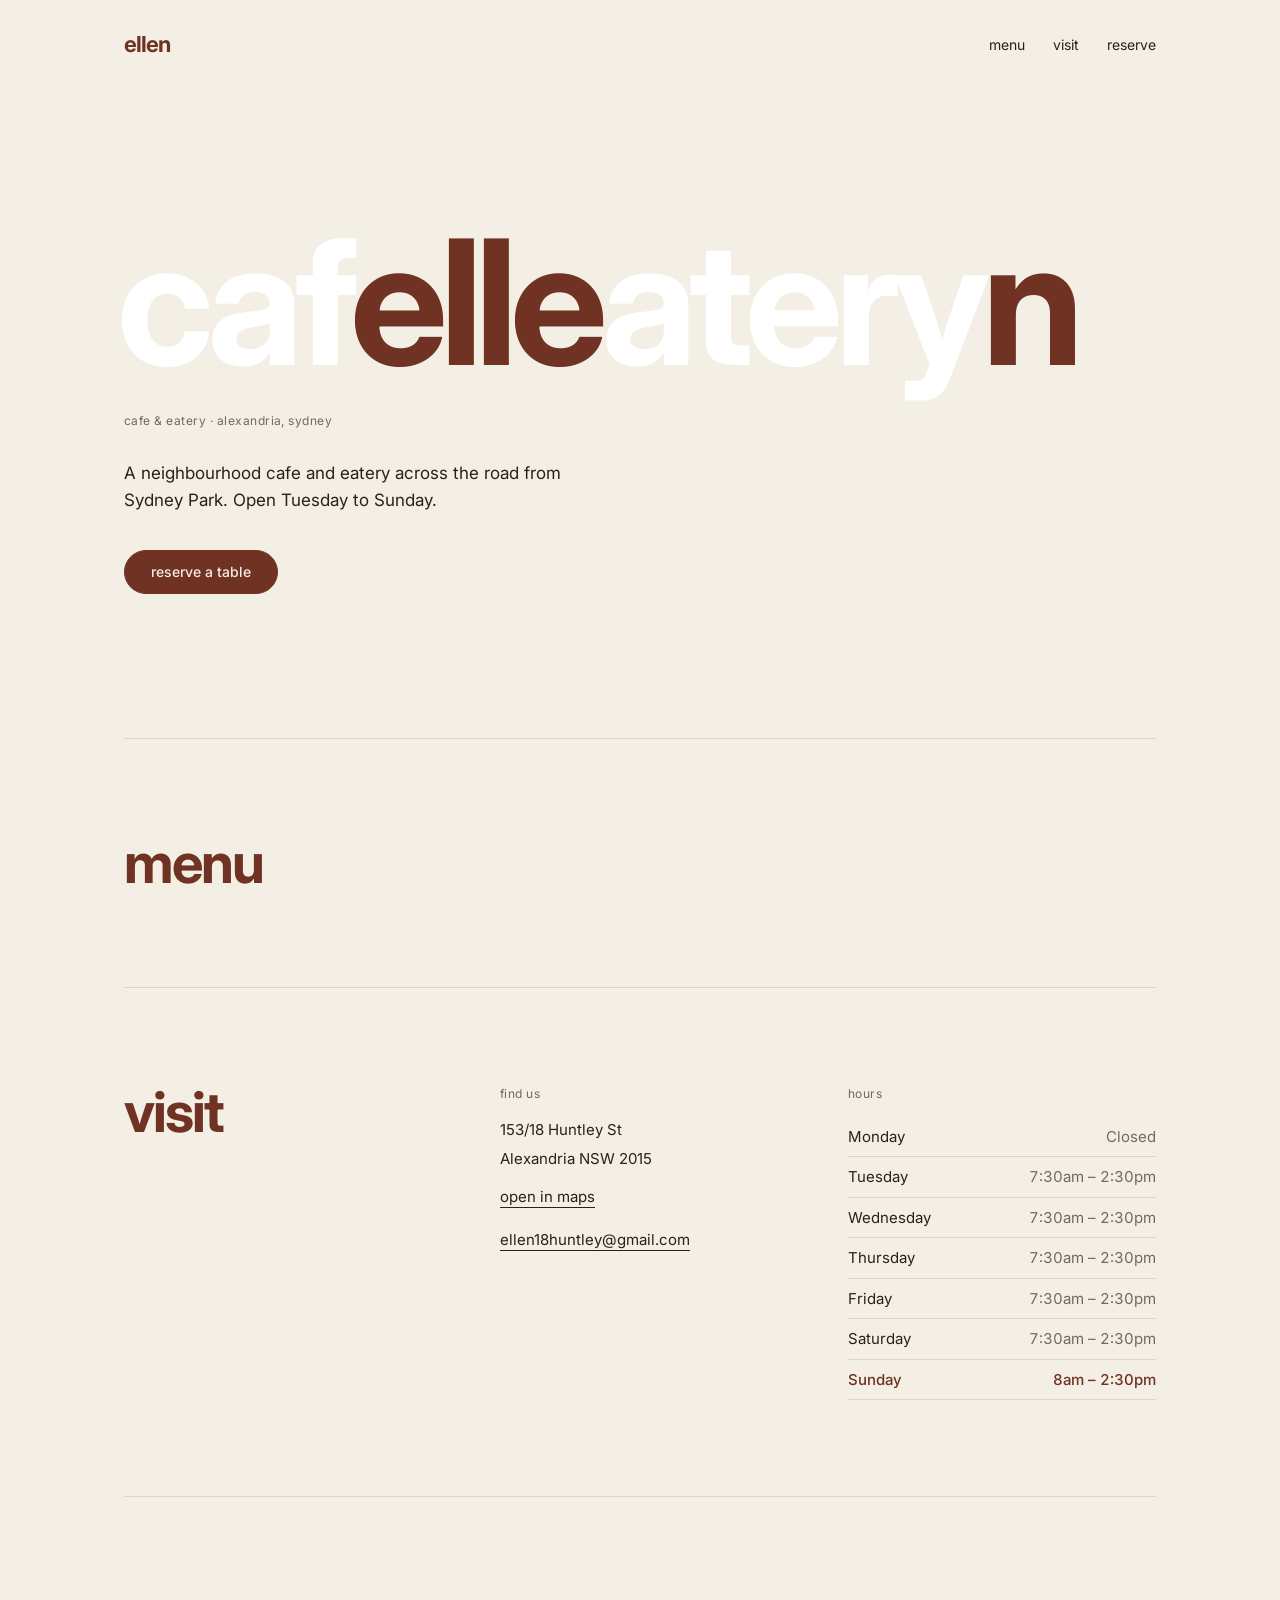
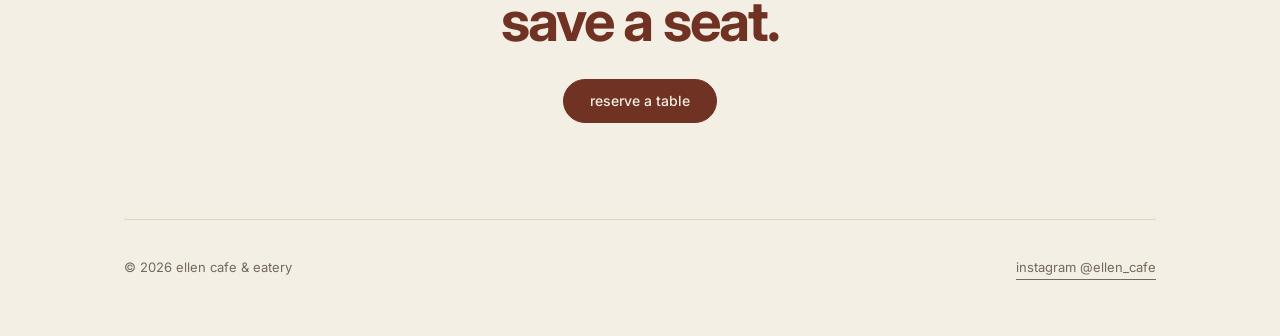
==== index.html @ 21633f68 "Restyle to the café's logo and fill in real details Palette and lowercase wordmark follow the Instag" ====
<!doctype html>
<html lang="en">
<head>
  <title>ellen cafe &amp; eatery — Alexandria, Sydney</title>
  <meta name="description" content="ellen cafe &amp; eatery, 18 Huntley St, Alexandria. Open Tuesday to Sunday.">
  <meta property="og:title" content="ellen cafe &amp; eatery">
  <meta property="og:description" content="Cafe &amp; eatery at 18 Huntley St, Alexandria. Open Tuesday to Sunday.">
  <meta property="og:type" content="website">
  <meta charset="utf-8">
  <meta name="viewport" content="width=device-width, initial-scale=1">
  <meta name="theme-color" content="#f3efe4">
  <link rel="icon" href="data:image/svg+xml,%3Csvg xmlns=%27http://www.w3.org/2000/svg%27 viewBox=%270 0 64 64%27%3E%3Crect width=%2764%27 height=%2764%27 fill=%27%23f3efe4%27/%3E%3Ctext x=%2732%27 y=%2747%27 font-family=%27Helvetica,Arial,sans-serif%27 font-weight=%27700%27 font-size=%2746%27 text-anchor=%27middle%27 fill=%27%23703223%27%3Ee%3C/text%3E%3C/svg%3E">
  <link rel="preconnect" href="https://fonts.googleapis.com">
  <link rel="preconnect" href="https://fonts.gstatic.com" crossorigin>
  <link href="https://fonts.googleapis.com/css2?family=Inter:wght@400;500;700&display=swap" rel="stylesheet">
  <link rel="stylesheet" href="assets/styles.css">
</head>
<body>
  <div class="wrap">
    <nav class="nav" aria-label="Main">
      <a class="brand" href="index.html" aria-label="ellen — home">ellen</a>
      <ul>
        <li><a href="#menu">menu</a></li>
        <li><a href="#visit">visit</a></li>
        <li><a href="reserve.html">reserve</a></li>
      </ul>
    </nav>

    <main>
      <header class="hero">
        <h1 class="wordmark" aria-label="ellen cafe &amp; eatery"><span aria-hidden="true">caf<b>elle</b>atery<b>n</b></span></h1>
        <p class="label" data-cafe="tagline"></p>
        <p class="intro" data-cafe="intro"></p>
        <a class="btn" href="reserve.html">reserve a table</a>
      </header>

      <section id="menu" aria-labelledby="menu-h">
        <div class="split">
          <h2 id="menu-h">menu</h2>
          <div>
            <div class="menu" id="menu-list"></div>
            <p class="note" data-cafe="menuNote"></p>
          </div>
        </div>
      </section>

      <section id="visit" aria-labelledby="visit-h">
        <div class="split">
          <h2 id="visit-h">visit</h2>
          <div class="visit">
            <div>
              <div class="label">find us</div>
              <address id="address" style="font-style:normal"></address>
              <p id="contact" style="margin-top:18px"></p>
            </div>
            <div>
              <div class="label">hours</div>
              <table class="hours" id="hours"></table>
              <p class="note" data-cafe="hoursNote" style="margin-top:14px"></p>
            </div>
          </div>
        </div>
      </section>

      <section class="cta" aria-labelledby="cta-h">
        <h2 id="cta-h">save a seat.</h2>
        <a class="btn" href="reserve.html">reserve a table</a>
      </section>
    </main>

    <footer>
      <span>© <span id="year"></span> <span data-cafe="name">ellen cafe &amp; eatery</span></span>
      <a class="link" id="ig" target="_blank" rel="noopener"></a>
    </footer>
  </div>
  <script src="assets/config.js"></script>
  <script src="assets/site.js"></script>
</body>
</html>
---- assets/styles.css ----
/* Palette sampled from the café's logo: cream ground, rust-brown letters, white. */
:root {
  --bg: #f3efe4;
  --paper: #ffffff;
  --ink: #2b201c;
  --accent: #703223;
  --muted: #74685f;
  --line: #ddd5c6;
  --sans: "Inter", "Helvetica Neue", Helvetica, Arial, sans-serif;
}
* { box-sizing: border-box; }
html { scroll-behavior: smooth; }
body {
  margin: 0;
  background: var(--bg);
  color: var(--ink);
  font: 400 15px/1.7 var(--sans);
  -webkit-font-smoothing: antialiased;
}
a { color: inherit; text-decoration: none; }
a.link { border-bottom: 1px solid currentColor; padding-bottom: 1px; }
a.link:hover { color: var(--accent); }
.wrap { max-width: 1080px; margin: 0 auto; padding: 0 24px; }

.label { font-size: 12px; letter-spacing: .04em; color: var(--muted); }
h1, h2, h3 { margin: 0; font-weight: 700; letter-spacing: -.035em; line-height: 1; text-transform: lowercase; }

/* nav */
.nav { display: flex; justify-content: space-between; align-items: center; padding: 26px 0; }
.nav .brand { font-size: 22px; font-weight: 700; letter-spacing: -.04em; color: var(--accent); }
.nav ul { display: flex; gap: 28px; list-style: none; margin: 0; padding: 0; }
.nav ul a { font-size: 14px; }
.nav ul a:hover, .nav ul a[aria-current] { color: var(--accent); }

/* hero — the wordmark reads "cafe" + "eatery" with "ellen" picked out, as in the logo */
.hero { padding: 14vh 0 16vh; border-bottom: 1px solid var(--line); }
.wordmark {
  font-size: clamp(38px, 14.2vw, 174px);
  letter-spacing: -.045em;
  color: var(--paper);
  white-space: nowrap;
  margin: 0 0 0 -.04em;
}
.wordmark b { font-weight: inherit; color: var(--accent); }
.hero .label { margin: 22px 0 0; }
.hero p.intro { max-width: 440px; margin: 28px 0 36px; font-size: 17px; line-height: 1.6; }

.btn {
  display: inline-block; padding: 14px 26px; border: 1px solid var(--accent);
  background: var(--accent); color: var(--bg); cursor: pointer;
  font: 500 14px/1 var(--sans); border-radius: 999px; transition: background .2s, color .2s;
}
.btn:hover { background: transparent; color: var(--accent); }
.btn.ghost { background: transparent; color: var(--accent); }
.btn.ghost:hover { background: var(--accent); color: var(--bg); }
.btn[disabled] { opacity: .4; pointer-events: none; }

/* sections */
section { padding: 96px 0; border-bottom: 1px solid var(--line); }
.split { display: grid; grid-template-columns: 1fr 2fr; gap: 48px; }
section h2 { font-size: clamp(36px, 5vw, 56px); color: var(--accent); }
.note { color: var(--muted); font-size: 13px; margin: 28px 0 0; }

.menu { display: grid; grid-template-columns: repeat(auto-fit, minmax(210px, 1fr)); gap: 40px; }
.menu h3 { font-size: 15px; letter-spacing: -.01em; margin: 0 0 14px; }
.menu ul { list-style: none; margin: 0; padding: 0; }
.menu li { padding: 10px 0; border-bottom: 1px solid var(--line); }
.menu .row { display: flex; justify-content: space-between; gap: 12px; }
.menu .price { color: var(--muted); font-variant-numeric: tabular-nums; }
.menu .desc { display: block; color: var(--muted); font-size: 13px; line-height: 1.5; margin-top: 2px; }

.visit { display: grid; grid-template-columns: 1fr 1fr; gap: 40px; }
.visit p { margin: 0 0 4px; }
.visit .label { margin-bottom: 12px; }
.hours { width: 100%; border-collapse: collapse; }
.hours td { padding: 7px 0; border-bottom: 1px solid var(--line); }
.hours td:last-child { text-align: right; color: var(--muted); font-variant-numeric: tabular-nums; }
.hours tr.today td { color: var(--accent); font-weight: 500; }

.cta { text-align: center; }
.cta h2 { margin-bottom: 30px; }

footer { padding: 36px 0 56px; display: flex; justify-content: space-between; gap: 16px; flex-wrap: wrap; color: var(--muted); font-size: 13px; }

/* reservation */
.reserve { padding: 8vh 0 96px; max-width: 620px; }
.reserve h1 { font-size: clamp(44px, 8vw, 84px); color: var(--accent); margin: 14px 0 20px; }
.reserve h1 + p { margin: 0 0 48px; max-width: 480px; }
form { display: grid; grid-template-columns: 1fr 1fr; gap: 28px 24px; }
.field { display: flex; flex-direction: column; gap: 6px; min-width: 0; }
.field.full { grid-column: 1 / -1; }
.field label { font-size: 13px; color: var(--muted); }
input, select, textarea {
  width: 100%; border: 0; border-bottom: 1px solid var(--ink); border-radius: 0;
  background: transparent; color: var(--ink); padding: 8px 0; font: 400 16px/1.4 var(--sans);
  appearance: none; -webkit-appearance: none;
}
select {
  background: no-repeat right 2px center / 10px
    url("data:image/svg+xml,%3Csvg xmlns='http://www.w3.org/2000/svg' viewBox='0 0 10 6'%3E%3Cpath d='M1 1l4 4 4-4' fill='none' stroke='%232b201c'/%3E%3C/svg%3E");
  padding-right: 20px;
}
select:disabled { opacity: .5; }
textarea { resize: vertical; min-height: 72px; }
input:focus, select:focus, textarea:focus { outline: none; border-bottom: 2px solid var(--accent); padding-bottom: 7px; }
:focus-visible { outline: 2px solid var(--accent); outline-offset: 3px; }
input:focus-visible, select:focus-visible, textarea:focus-visible { outline: none; }
[aria-invalid="true"] { border-bottom-color: #a3261a; }
.error { color: #a3261a; font-size: 13px; min-height: 1.2em; margin: 0; }
.hint { color: var(--muted); font-size: 13px; margin: 0; }
.field:has(.hint:empty) { display: none; }
.actions { grid-column: 1 / -1; display: flex; align-items: center; gap: 20px; flex-wrap: wrap; }

.summary { border-top: 1px solid var(--ink); margin: 0 0 36px; }
.summary div { display: flex; justify-content: space-between; gap: 16px; padding: 12px 0; border-bottom: 1px solid var(--line); }
.summary dt { color: var(--muted); font-size: 13px; }
.summary dd { margin: 0; text-align: right; }
[hidden] { display: none !important; }

@media (max-width: 720px) {
  .nav ul { gap: 20px; }
  .hero { padding: 9vh 0 11vh; }
  section { padding: 64px 0; }
  .split, .visit { grid-template-columns: 1fr; gap: 28px; }
  form { grid-template-columns: 1fr; }
}
@media (prefers-reduced-motion: reduce) { html { scroll-behavior: auto; } .btn { transition: none; } }
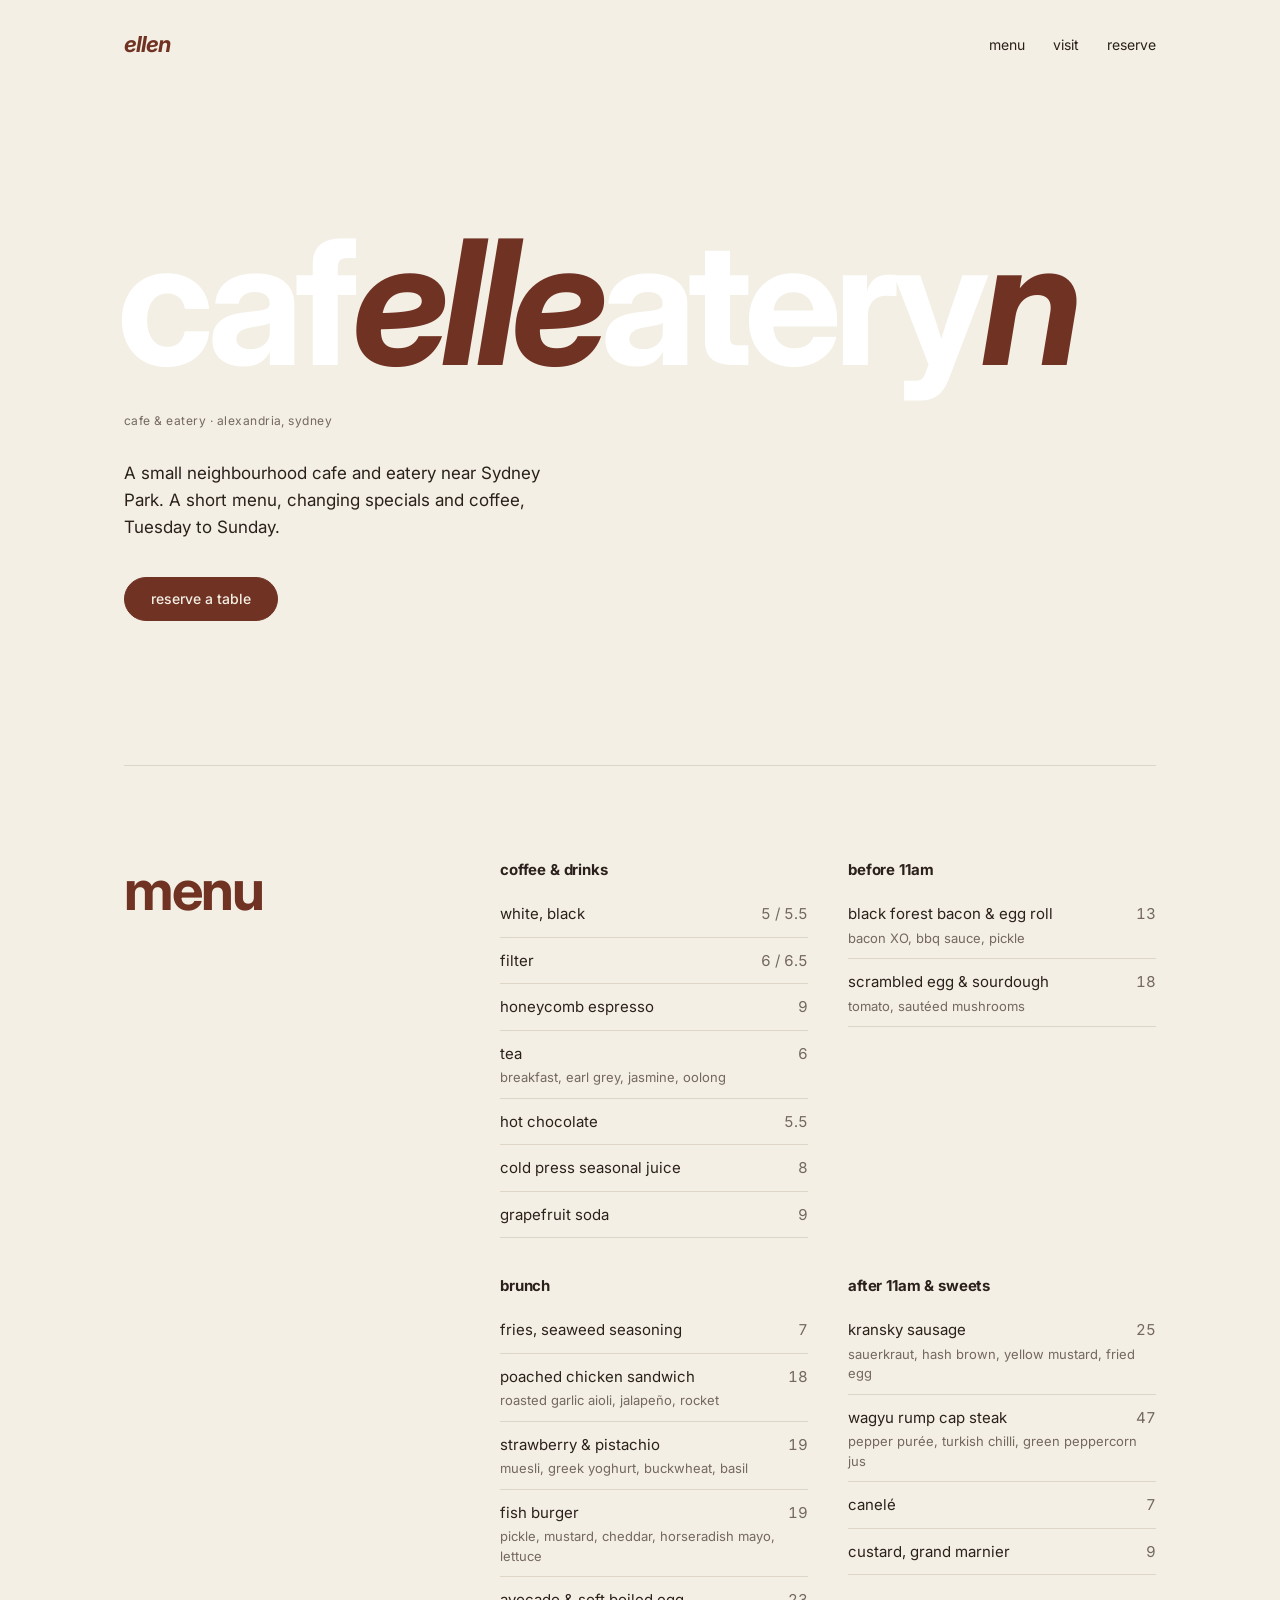
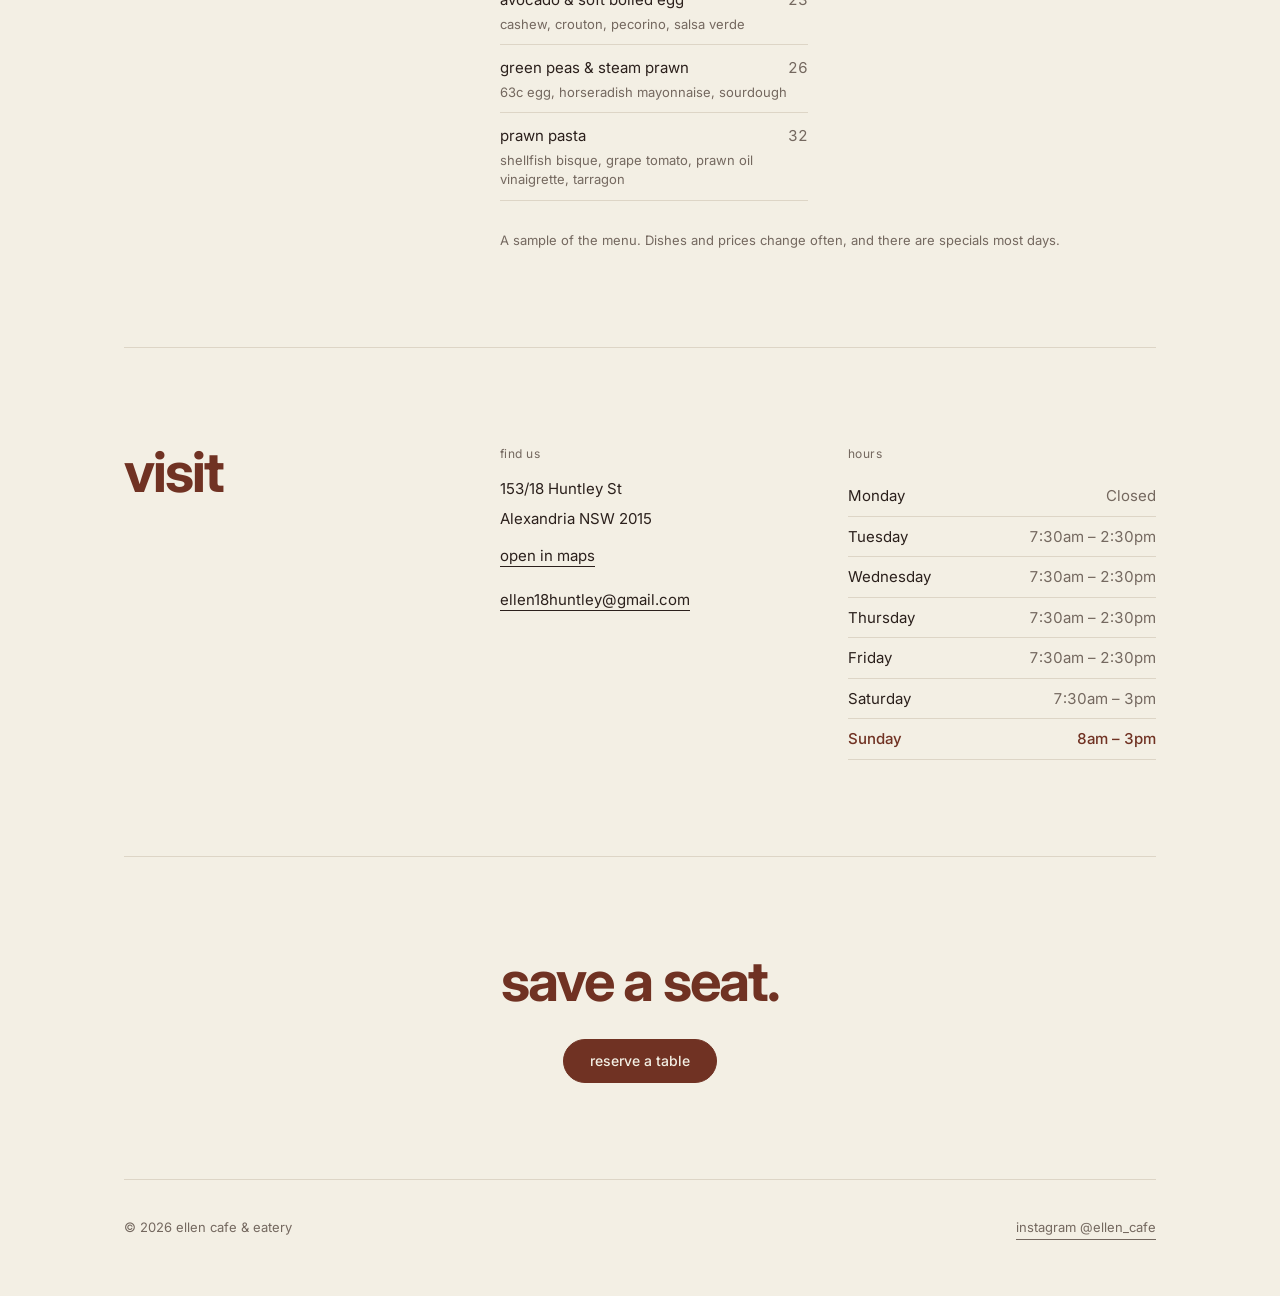
==== commit b17aa521: "Add owner area, photo gallery and safer reservation rules - Owner area (admin.html): Supabase Auth s" ====
--- a/index.html
+++ b/index.html
@@ -12,7 +12,7 @@
   <link rel="icon" href="data:image/svg+xml,%3Csvg xmlns=%27http://www.w3.org/2000/svg%27 viewBox=%270 0 64 64%27%3E%3Crect width=%2764%27 height=%2764%27 fill=%27%23f3efe4%27/%3E%3Ctext x=%2732%27 y=%2747%27 font-family=%27Helvetica,Arial,sans-serif%27 font-weight=%27700%27 font-size=%2746%27 text-anchor=%27middle%27 fill=%27%23703223%27%3Ee%3C/text%3E%3C/svg%3E">
   <link rel="preconnect" href="https://fonts.googleapis.com">
   <link rel="preconnect" href="https://fonts.gstatic.com" crossorigin>
-  <link href="https://fonts.googleapis.com/css2?family=Inter:wght@400;500;700&display=swap" rel="stylesheet">
+  <link href="https://fonts.googleapis.com/css2?family=Inter:ital,wght@0,400;0,500;0,700;1,700&display=swap" rel="stylesheet">
   <link rel="stylesheet" href="assets/styles.css">
 </head>
 <body>
@@ -33,6 +33,11 @@
         <p class="intro" data-cafe="intro"></p>
         <a class="btn" href="reserve.html">reserve a table</a>
       </header>
+
+      <section id="gallery" class="gallery-section" aria-labelledby="gallery-h" hidden>
+        <h2 id="gallery-h" class="sr-only">photos</h2>
+        <ul class="gallery" id="gallery-list"></ul>
+      </section>
 
       <section id="menu" aria-labelledby="menu-h">
         <div class="split">
--- a/assets/styles.css
+++ b/assets/styles.css
@@ -27,7 +27,7 @@
 
 /* nav */
 .nav { display: flex; justify-content: space-between; align-items: center; padding: 26px 0; }
-.nav .brand { font-size: 22px; font-weight: 700; letter-spacing: -.04em; color: var(--accent); }
+.nav .brand { font-size: 22px; font-weight: 700; font-style: italic; letter-spacing: -.04em; color: var(--accent); }
 .nav ul { display: flex; gap: 28px; list-style: none; margin: 0; padding: 0; }
 .nav ul a { font-size: 14px; }
 .nav ul a:hover, .nav ul a[aria-current] { color: var(--accent); }
@@ -41,7 +41,7 @@
   white-space: nowrap;
   margin: 0 0 0 -.04em;
 }
-.wordmark b { font-weight: inherit; color: var(--accent); }
+.wordmark b { font-weight: inherit; font-style: italic; color: var(--accent); }
 .hero .label { margin: 22px 0 0; }
 .hero p.intro { max-width: 440px; margin: 28px 0 36px; font-size: 17px; line-height: 1.6; }
 
@@ -76,6 +76,14 @@
 .hours td { padding: 7px 0; border-bottom: 1px solid var(--line); }
 .hours td:last-child { text-align: right; color: var(--muted); font-variant-numeric: tabular-nums; }
 .hours tr.today td { color: var(--accent); font-weight: 500; }
+
+.sr-only {
+  position: absolute; width: 1px; height: 1px; overflow: hidden;
+  clip-path: inset(50%); white-space: nowrap;
+}
+.gallery-section { padding: 48px 0; }
+.gallery { list-style: none; margin: 0; padding: 0; display: grid; grid-template-columns: repeat(3, 1fr); gap: 12px; }
+.gallery img { display: block; width: 100%; height: auto; aspect-ratio: 4 / 5; object-fit: cover; background: var(--line); }
 
 .cta { text-align: center; }
 .cta h2 { margin-bottom: 30px; }
@@ -122,6 +130,8 @@
   .hero { padding: 9vh 0 11vh; }
   section { padding: 64px 0; }
   .split, .visit { grid-template-columns: 1fr; gap: 28px; }
+  .gallery-section { padding: 32px 0; }
+  .gallery { grid-template-columns: repeat(2, 1fr); gap: 8px; }
   form { grid-template-columns: 1fr; }
 }
 @media (prefers-reduced-motion: reduce) { html { scroll-behavior: auto; } .btn { transition: none; } }
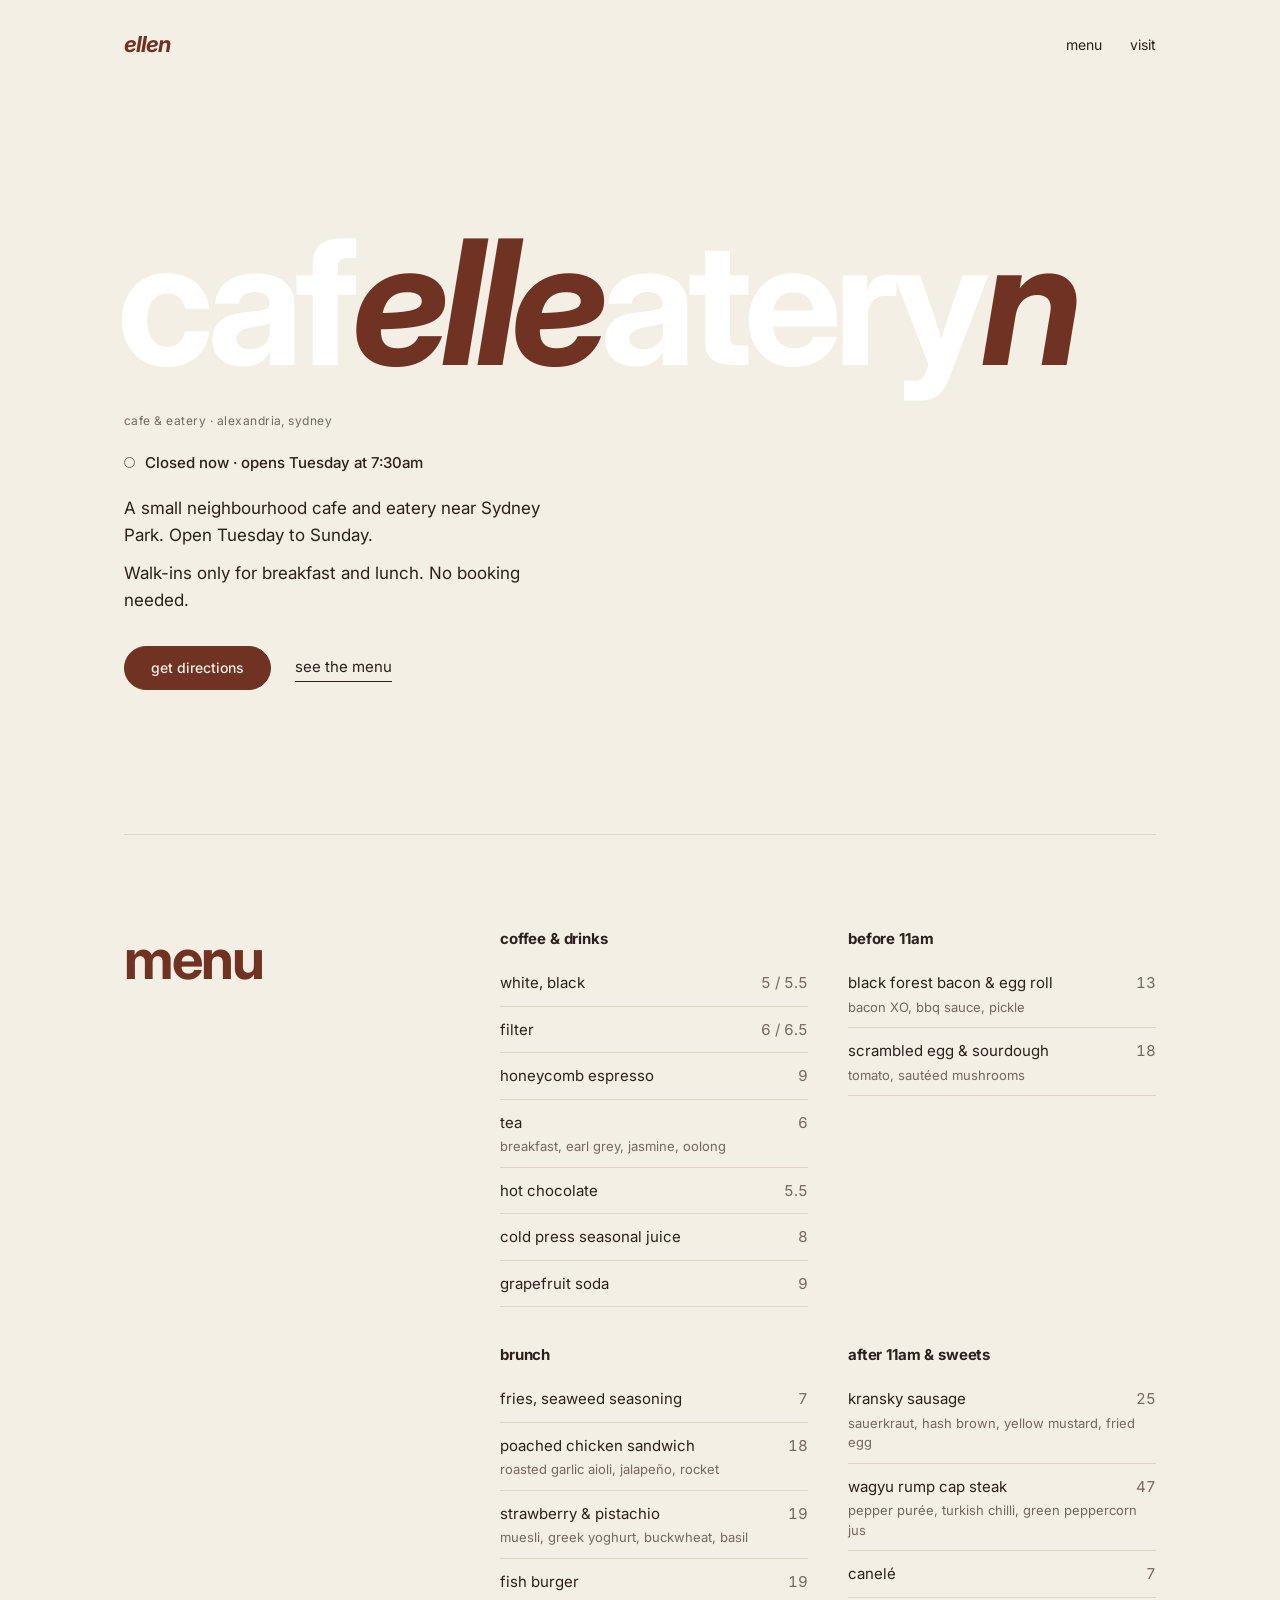
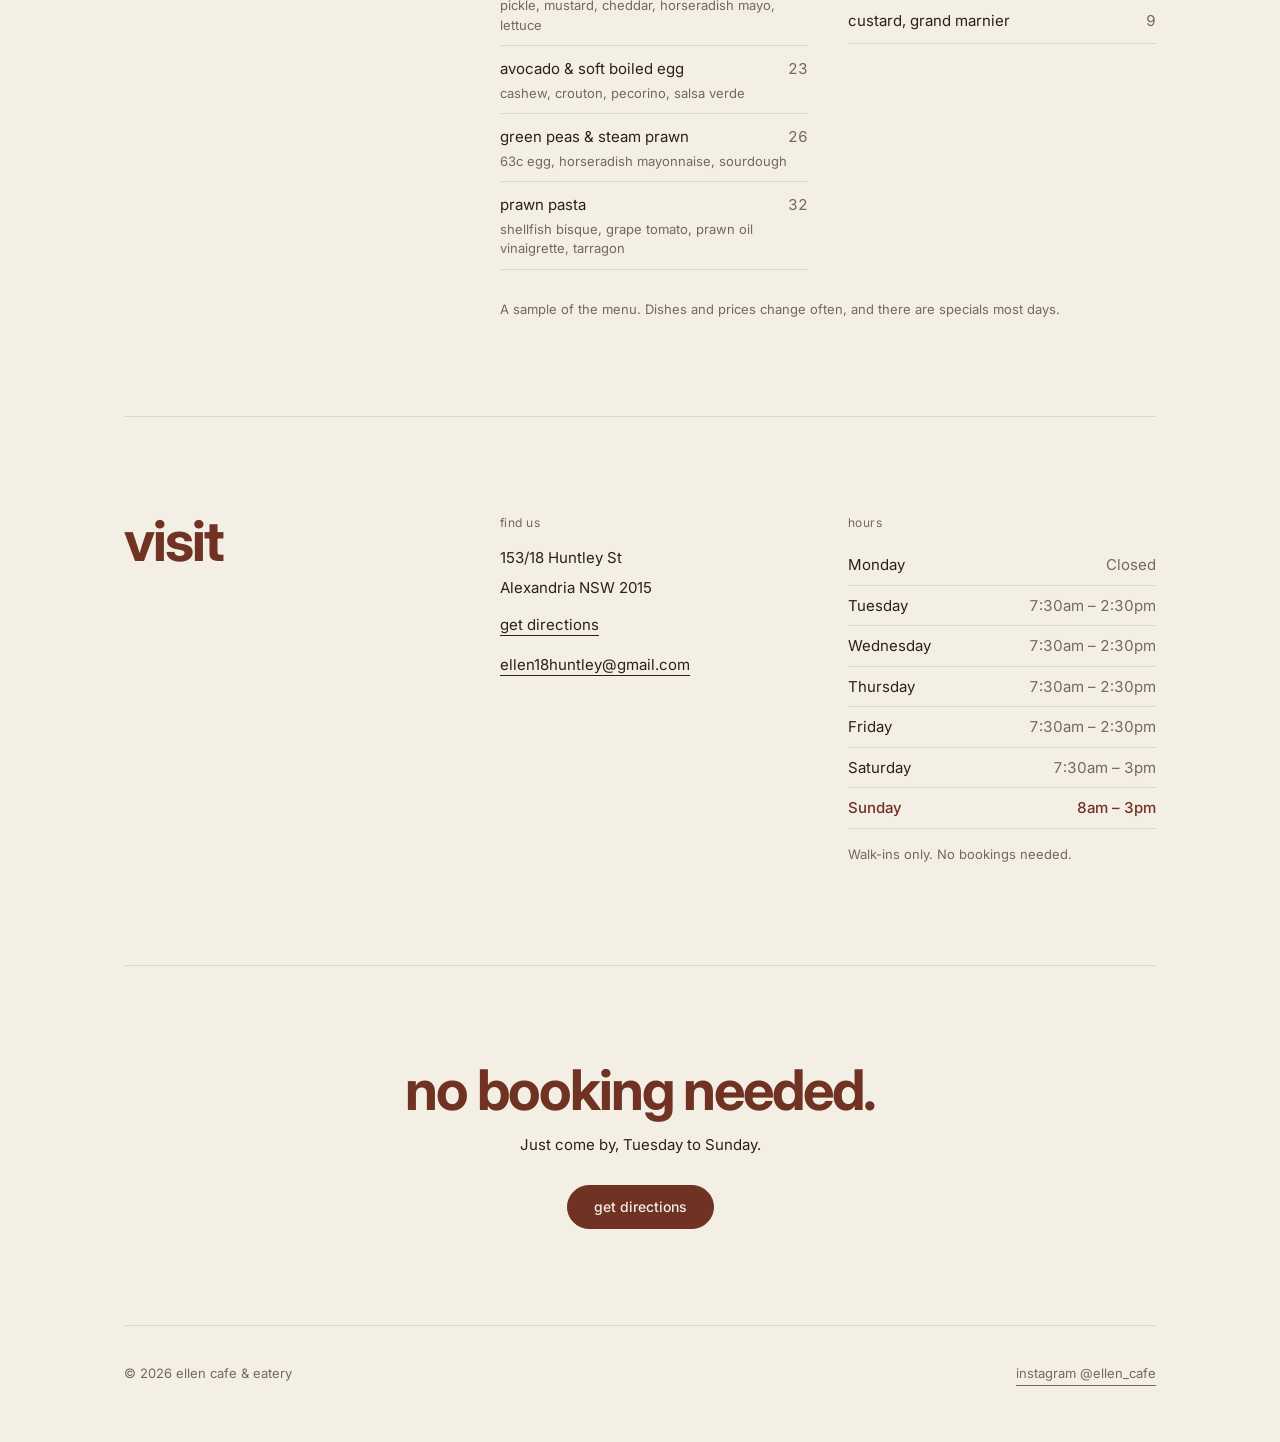
==== commit d897baee: "Walk-in by day, reservations for dinner; rebuilt booking flow Breakfast and lunch are walk-in only a" ====
--- a/index.html
+++ b/index.html
@@ -2,9 +2,9 @@
 <html lang="en">
 <head>
   <title>ellen cafe &amp; eatery — Alexandria, Sydney</title>
-  <meta name="description" content="ellen cafe &amp; eatery, 18 Huntley St, Alexandria. Open Tuesday to Sunday.">
+  <meta name="description" content="ellen cafe &amp; eatery, 153/18 Huntley St, Alexandria, near Sydney Park. Open Tuesday to Sunday. Walk-ins only for breakfast and lunch.">
   <meta property="og:title" content="ellen cafe &amp; eatery">
-  <meta property="og:description" content="Cafe &amp; eatery at 18 Huntley St, Alexandria. Open Tuesday to Sunday.">
+  <meta property="og:description" content="Cafe &amp; eatery near Sydney Park, Alexandria. Open Tuesday to Sunday. Walk-ins only for breakfast and lunch.">
   <meta property="og:type" content="website">
   <meta charset="utf-8">
   <meta name="viewport" content="width=device-width, initial-scale=1">
@@ -22,16 +22,21 @@
       <ul>
         <li><a href="#menu">menu</a></li>
         <li><a href="#visit">visit</a></li>
-        <li><a href="reserve.html">reserve</a></li>
+        <li data-if="bookings" hidden><a href="reserve.html">reserve</a></li>
       </ul>
     </nav>
 
     <main>
       <header class="hero">
         <h1 class="wordmark" aria-label="ellen cafe &amp; eatery"><span aria-hidden="true">caf<b>elle</b>atery<b>n</b></span></h1>
-        <p class="label" data-cafe="tagline"></p>
-        <p class="intro" data-cafe="intro"></p>
-        <a class="btn" href="reserve.html">reserve a table</a>
+        <p class="label" data-cafe="tagline">cafe &amp; eatery · alexandria, sydney</p>
+        <p class="status" id="open-status" hidden></p>
+        <p class="intro" data-cafe="intro">A small neighbourhood cafe and eatery near Sydney Park. Open Tuesday to Sunday.</p>
+        <p class="walkin" data-cafe="walkInNote">Walk-ins only for breakfast and lunch. No booking needed.</p>
+        <p class="hero-actions">
+          <a class="btn" id="hero-primary" data-directions href="https://www.google.com/maps/search/?api=1&amp;query=ellen+cafe+18+Huntley+St+Alexandria+NSW+2015" target="_blank" rel="noopener">get directions</a>
+          <a class="link" id="hero-secondary" href="#menu">see the menu</a>
+        </p>
       </header>
 
       <section id="gallery" class="gallery-section" aria-labelledby="gallery-h" hidden>
@@ -45,6 +50,7 @@
           <div>
             <div class="menu" id="menu-list"></div>
             <p class="note" data-cafe="menuNote"></p>
+            <noscript><p class="note">The menu needs JavaScript to display. Find today's dishes on <a class="link" href="https://www.instagram.com/ellen_cafe/">Instagram</a>.</p></noscript>
           </div>
         </div>
       </section>
@@ -54,22 +60,31 @@
           <h2 id="visit-h">visit</h2>
           <div class="visit">
             <div>
-              <div class="label">find us</div>
-              <address id="address" style="font-style:normal"></address>
-              <p id="contact" style="margin-top:18px"></p>
+              <h3 class="label">find us</h3>
+              <address id="address"><p>153/18 Huntley St</p><p>Alexandria NSW 2015</p></address>
+              <p><a class="link" data-directions href="https://www.google.com/maps/search/?api=1&amp;query=ellen+cafe+18+Huntley+St+Alexandria+NSW+2015" target="_blank" rel="noopener">get directions</a></p>
+              <p id="contact"><a class="link" href="mailto:ellen18huntley@gmail.com">ellen18huntley@gmail.com</a></p>
             </div>
             <div>
-              <div class="label">hours</div>
-              <table class="hours" id="hours"></table>
-              <p class="note" data-cafe="hoursNote" style="margin-top:14px"></p>
+              <h3 class="label">hours</h3>
+              <table class="hours" id="hours"><tbody><tr><th scope="row">Tuesday to Sunday</th><td>Open</td></tr><tr><th scope="row">Monday</th><td>Closed</td></tr></tbody></table>
+              <p class="note" id="hours-note">Walk-ins only. No bookings needed.</p>
             </div>
           </div>
         </div>
       </section>
 
       <section class="cta" aria-labelledby="cta-h">
-        <h2 id="cta-h">save a seat.</h2>
-        <a class="btn" href="reserve.html">reserve a table</a>
+        <div data-if="walk-in-only">
+          <h2 id="cta-h">no booking needed.</h2>
+          <p>Just come by, Tuesday to Sunday.</p>
+          <a class="btn" data-directions href="https://www.google.com/maps/search/?api=1&amp;query=ellen+cafe+18+Huntley+St+Alexandria+NSW+2015" target="_blank" rel="noopener">get directions</a>
+        </div>
+        <div data-if="bookings" hidden>
+          <h2>dinner? save a seat.</h2>
+          <p>Breakfast and lunch stay walk-in only.</p>
+          <a class="btn" href="reserve.html">reserve for dinner</a>
+        </div>
       </section>
     </main>
 
--- a/assets/styles.css
+++ b/assets/styles.css
@@ -6,6 +6,7 @@
   --accent: #703223;
   --muted: #74685f;
   --line: #ddd5c6;
+  --error: #a3261a;
   --sans: "Inter", "Helvetica Neue", Helvetica, Arial, sans-serif;
 }
 * { box-sizing: border-box; }
@@ -43,7 +44,16 @@
 }
 .wordmark b { font-weight: inherit; font-style: italic; color: var(--accent); }
 .hero .label { margin: 22px 0 0; }
-.hero p.intro { max-width: 440px; margin: 28px 0 36px; font-size: 17px; line-height: 1.6; }
+.hero p.intro { max-width: 440px; margin: 20px 0 0; font-size: 17px; line-height: 1.6; }
+.hero p.walkin { max-width: 440px; margin: 10px 0 0; font-size: 17px; line-height: 1.6; }
+.hero .hero-actions { margin-top: 32px; }
+.status { margin: 18px 0 0; font-weight: 500; display: flex; align-items: center; gap: 10px; }
+.status::before {
+  content: ""; width: 9px; height: 9px; border-radius: 50%; flex: none;
+  border: 1.5px solid var(--muted); background: transparent;
+}
+.status.is-open::before { border-color: var(--accent); background: var(--accent); }
+.hero-actions { display: flex; align-items: center; gap: 24px; flex-wrap: wrap; margin: 0; }
 
 .btn {
   display: inline-block; padding: 14px 26px; border: 1px solid var(--accent);
@@ -71,11 +81,16 @@
 
 .visit { display: grid; grid-template-columns: 1fr 1fr; gap: 40px; }
 .visit p { margin: 0 0 4px; }
-.visit .label { margin-bottom: 12px; }
+.visit h3.label { margin: 0 0 12px; font-weight: 400; letter-spacing: .04em; line-height: 1.7; }
+.visit address { font-style: normal; margin-bottom: 12px; }
+.visit #contact { margin-top: 14px; }
 .hours { width: 100%; border-collapse: collapse; }
-.hours td { padding: 7px 0; border-bottom: 1px solid var(--line); }
-.hours td:last-child { text-align: right; color: var(--muted); font-variant-numeric: tabular-nums; }
-.hours tr.today td { color: var(--accent); font-weight: 500; }
+.hours th, .hours td { padding: 7px 0; border-bottom: 1px solid var(--line); vertical-align: top; }
+.hours th { text-align: left; font-weight: 400; }
+.hours td { text-align: right; color: var(--muted); font-variant-numeric: tabular-nums; }
+.hours td .line { display: block; }
+.hours tr.today th, .hours tr.today td { color: var(--accent); font-weight: 500; }
+.visit .note { margin-top: 14px; }
 
 .sr-only {
   position: absolute; width: 1px; height: 1px; overflow: hidden;
@@ -86,38 +101,75 @@
 .gallery img { display: block; width: 100%; height: auto; aspect-ratio: 4 / 5; object-fit: cover; background: var(--line); }
 
 .cta { text-align: center; }
-.cta h2 { margin-bottom: 30px; }
+.cta h2 { margin-bottom: 14px; }
+.cta p { margin: 0 0 28px; }
 
 footer { padding: 36px 0 56px; display: flex; justify-content: space-between; gap: 16px; flex-wrap: wrap; color: var(--muted); font-size: 13px; }
 
 /* reservation */
-.reserve { padding: 8vh 0 96px; max-width: 620px; }
-.reserve h1 { font-size: clamp(44px, 8vw, 84px); color: var(--accent); margin: 14px 0 20px; }
-.reserve h1 + p { margin: 0 0 48px; max-width: 480px; }
-form { display: grid; grid-template-columns: 1fr 1fr; gap: 28px 24px; }
+.reserve { padding: 6vh 0 96px; max-width: 640px; }
+.reserve h1 { font-size: clamp(40px, 8vw, 76px); color: var(--accent); margin: 14px 0 20px; }
+.reserve .lede { margin: 0 0 40px; max-width: 520px; font-size: 16px; }
+form { display: block; }
+.group { border: 0; margin: 0 0 40px; padding: 0; min-width: 0; }
+.group legend { padding: 0; margin: 0 0 14px; font-weight: 700; font-size: 17px; letter-spacing: -.01em; }
+.fields { display: grid; grid-template-columns: 1fr 1fr; gap: 24px; }
 .field { display: flex; flex-direction: column; gap: 6px; min-width: 0; }
 .field.full { grid-column: 1 / -1; }
-.field label { font-size: 13px; color: var(--muted); }
-input, select, textarea {
-  width: 100%; border: 0; border-bottom: 1px solid var(--ink); border-radius: 0;
-  background: transparent; color: var(--ink); padding: 8px 0; font: 400 16px/1.4 var(--sans);
-  appearance: none; -webkit-appearance: none;
+.field label { font-size: 14px; color: var(--ink); }
+.optional { color: var(--muted); font-size: 13px; margin-left: 4px; }
+input[type="text"], input[type="email"], input[type="tel"], input[type="password"], select, textarea {
+  width: 100%; border: 1px solid var(--ink); border-radius: 0; background: transparent; color: var(--ink);
+  padding: 12px; font: 400 16px/1.4 var(--sans); appearance: none; -webkit-appearance: none; min-height: 48px;
 }
 select {
-  background: no-repeat right 2px center / 10px
+  background: no-repeat right 12px center / 10px
     url("data:image/svg+xml,%3Csvg xmlns='http://www.w3.org/2000/svg' viewBox='0 0 10 6'%3E%3Cpath d='M1 1l4 4 4-4' fill='none' stroke='%232b201c'/%3E%3C/svg%3E");
-  padding-right: 20px;
+  padding-right: 32px;
 }
 select:disabled { opacity: .5; }
-textarea { resize: vertical; min-height: 72px; }
-input:focus, select:focus, textarea:focus { outline: none; border-bottom: 2px solid var(--accent); padding-bottom: 7px; }
+textarea { resize: vertical; min-height: 84px; }
+input:focus-visible, select:focus-visible, textarea:focus-visible { outline: 2px solid var(--accent); outline-offset: 2px; }
 :focus-visible { outline: 2px solid var(--accent); outline-offset: 3px; }
-input:focus-visible, select:focus-visible, textarea:focus-visible { outline: none; }
-[aria-invalid="true"] { border-bottom-color: #a3261a; }
-.error { color: #a3261a; font-size: 13px; min-height: 1.2em; margin: 0; }
-.hint { color: var(--muted); font-size: 13px; margin: 0; }
-.field:has(.hint:empty) { display: none; }
-.actions { grid-column: 1 / -1; display: flex; align-items: center; gap: 20px; flex-wrap: wrap; }
+[aria-invalid="true"] { border-color: var(--error); }
+.error, .field-error { color: var(--error); font-size: 14px; margin: 0; }
+.field-error:empty { display: none; }
+.hint { color: var(--muted); font-size: 14px; margin: 12px 0 0; }
+.hint:empty { display: none; }
+
+/* choices: guests, dates and times are radio buttons drawn as tappable tiles */
+.chips { display: grid; grid-template-columns: repeat(8, 1fr); gap: 8px; }
+.chips.times { grid-template-columns: repeat(4, 1fr); }
+.chip { position: relative; display: block; }
+.chip input { position: absolute; inset: 0; width: 100%; height: 100%; margin: 0; opacity: 0; cursor: pointer; }
+.chip span {
+  display: flex; flex-direction: column; align-items: center; justify-content: center;
+  min-height: 48px; padding: 4px 2px; border: 1px solid var(--line); background: var(--paper);
+  font-variant-numeric: tabular-nums; text-align: center; line-height: 1.15;
+}
+.chip small { font-size: 11px; color: var(--muted); }
+.chip input:hover:not(:disabled) + span { border-color: var(--accent); }
+.chip input:checked + span { background: var(--accent); border-color: var(--accent); color: var(--bg); font-weight: 500; }
+.chip input:checked + span small { color: var(--bg); }
+.chip input:focus-visible + span { outline: 2px solid var(--accent); outline-offset: 2px; }
+.chip input:disabled { cursor: default; }
+.chip input:disabled + span { background: transparent; color: var(--muted); border-style: dashed; }
+.chip input:disabled + span b { font-weight: 400; text-decoration: line-through; }
+.chip b { font-weight: inherit; }
+
+.cal-head, .cal { display: grid; grid-template-columns: repeat(7, 1fr); gap: 6px; }
+.cal-head { margin-bottom: 6px; font-size: 12px; color: var(--muted); text-align: center; }
+.cal .chip span { min-height: 52px; }
+.cal .blank { min-height: 52px; }
+.cal .later { display: none; }
+.cal.all .later { display: block; }
+#more-dates { margin-top: 14px; }
+
+.send { border-top: 1px solid var(--ink); padding-top: 24px; }
+.summary-line { font-size: 17px; font-weight: 500; margin: 0 0 18px; }
+.send .btn { min-width: 200px; min-height: 52px; font-size: 15px; }
+.send .error { margin-top: 14px; }
+.send .error:has(#error:empty) { display: none; }
 
 .summary { border-top: 1px solid var(--ink); margin: 0 0 36px; }
 .summary div { display: flex; justify-content: space-between; gap: 16px; padding: 12px 0; border-bottom: 1px solid var(--line); }
@@ -132,6 +184,14 @@
   .split, .visit { grid-template-columns: 1fr; gap: 28px; }
   .gallery-section { padding: 32px 0; }
   .gallery { grid-template-columns: repeat(2, 1fr); gap: 8px; }
-  form { grid-template-columns: 1fr; }
+  .fields { grid-template-columns: 1fr; }
+  .chips { grid-template-columns: repeat(4, 1fr); }
+  .chips.times { grid-template-columns: repeat(3, 1fr); }
 }
 @media (prefers-reduced-motion: reduce) { html { scroll-behavior: auto; } .btn { transition: none; } }
+
+.textbtn {
+  border: 0; background: none; padding: 0; cursor: pointer; color: inherit;
+  font: 400 14px/1.4 var(--sans); border-bottom: 1px solid currentColor;
+}
+.textbtn:hover { color: var(--accent); }
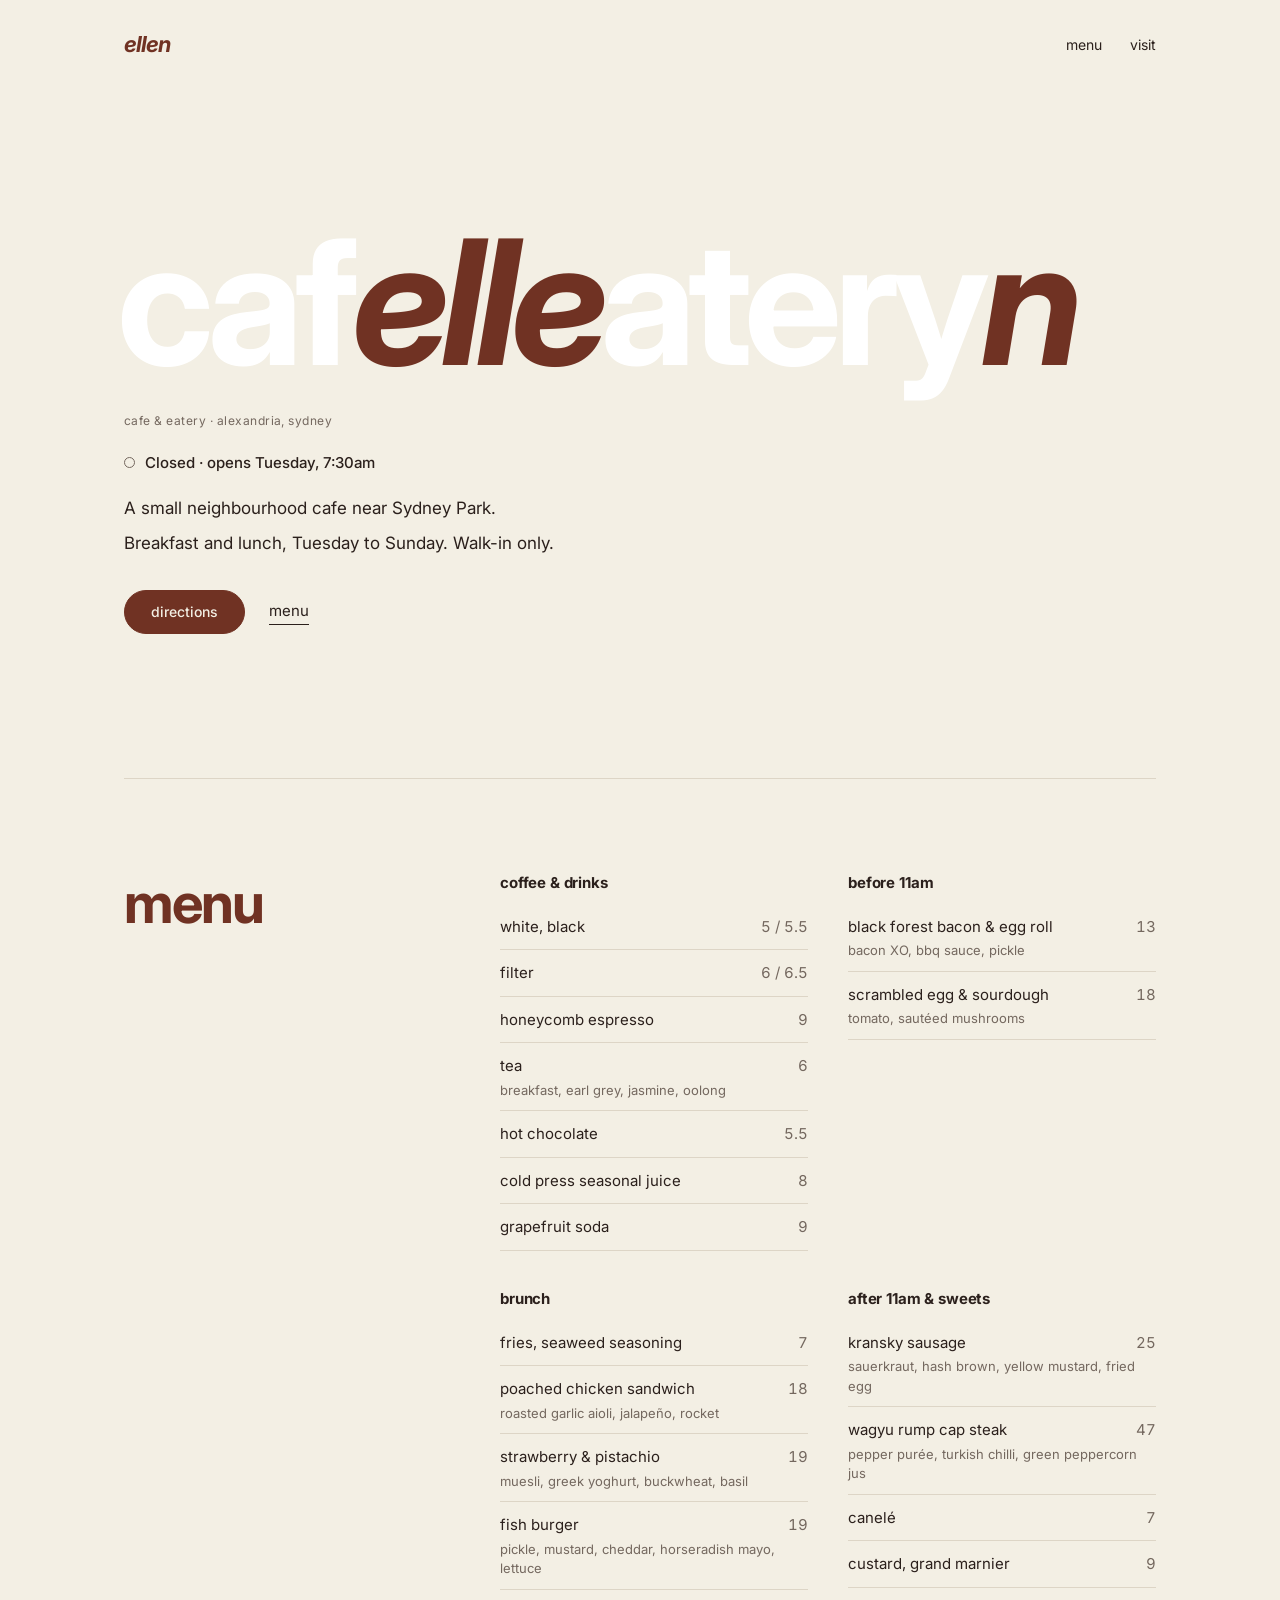
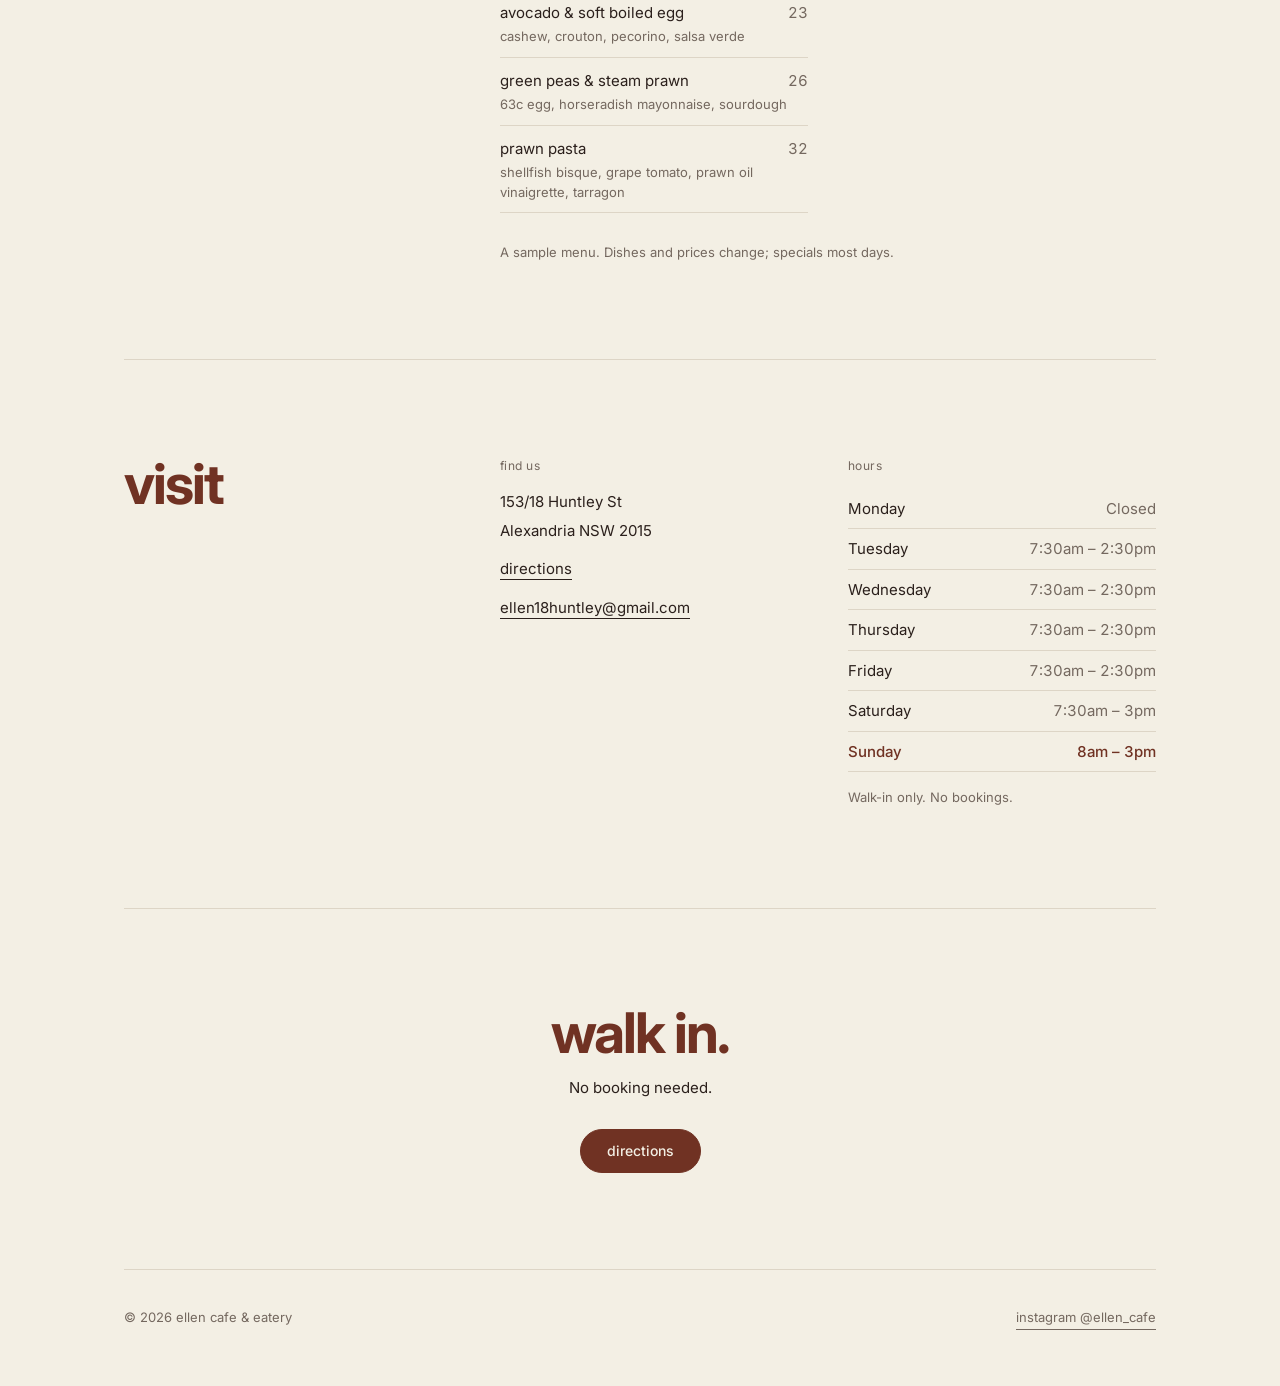
==== commit 7f2a3fa6: "Owner-picked dinner dates; concise wording throughout - Dinner runs only on evenings the owner picks" ====
--- a/index.html
+++ b/index.html
@@ -2,9 +2,9 @@
 <html lang="en">
 <head>
   <title>ellen cafe &amp; eatery — Alexandria, Sydney</title>
-  <meta name="description" content="ellen cafe &amp; eatery, 153/18 Huntley St, Alexandria, near Sydney Park. Open Tuesday to Sunday. Walk-ins only for breakfast and lunch.">
+  <meta name="description" content="ellen cafe &amp; eatery, 153/18 Huntley St, Alexandria, near Sydney Park. Breakfast and lunch, Tuesday to Sunday. Walk-in only.">
   <meta property="og:title" content="ellen cafe &amp; eatery">
-  <meta property="og:description" content="Cafe &amp; eatery near Sydney Park, Alexandria. Open Tuesday to Sunday. Walk-ins only for breakfast and lunch.">
+  <meta property="og:description" content="A small neighbourhood cafe near Sydney Park. Breakfast and lunch, Tuesday to Sunday. Walk-in only.">
   <meta property="og:type" content="website">
   <meta charset="utf-8">
   <meta name="viewport" content="width=device-width, initial-scale=1">
@@ -18,11 +18,11 @@
 <body>
   <div class="wrap">
     <nav class="nav" aria-label="Main">
-      <a class="brand" href="index.html" aria-label="ellen — home">ellen</a>
+      <a class="brand" href="index.html" aria-label="ellen, home">ellen</a>
       <ul>
         <li><a href="#menu">menu</a></li>
         <li><a href="#visit">visit</a></li>
-        <li data-if="bookings" hidden><a href="reserve.html">reserve</a></li>
+        <li data-if="dinner" hidden><a href="reserve.html">reserve</a></li>
       </ul>
     </nav>
 
@@ -31,11 +31,12 @@
         <h1 class="wordmark" aria-label="ellen cafe &amp; eatery"><span aria-hidden="true">caf<b>elle</b>atery<b>n</b></span></h1>
         <p class="label" data-cafe="tagline">cafe &amp; eatery · alexandria, sydney</p>
         <p class="status" id="open-status" hidden></p>
-        <p class="intro" data-cafe="intro">A small neighbourhood cafe and eatery near Sydney Park. Open Tuesday to Sunday.</p>
-        <p class="walkin" data-cafe="walkInNote">Walk-ins only for breakfast and lunch. No booking needed.</p>
+        <p class="intro" data-cafe="intro">A small neighbourhood cafe near Sydney Park.</p>
+        <p class="service" id="service-note">Breakfast and lunch, Tuesday to Sunday. Walk-in only.</p>
+        <p class="service" id="tonight" hidden></p>
         <p class="hero-actions">
-          <a class="btn" id="hero-primary" data-directions href="https://www.google.com/maps/search/?api=1&amp;query=ellen+cafe+18+Huntley+St+Alexandria+NSW+2015" target="_blank" rel="noopener">get directions</a>
-          <a class="link" id="hero-secondary" href="#menu">see the menu</a>
+          <a class="btn" id="hero-primary" data-directions href="https://www.google.com/maps/search/?api=1&amp;query=ellen+cafe+18+Huntley+St+Alexandria+NSW+2015" target="_blank" rel="noopener">directions</a>
+          <a class="link" id="hero-secondary" href="#menu">menu</a>
         </p>
       </header>
 
@@ -50,7 +51,7 @@
           <div>
             <div class="menu" id="menu-list"></div>
             <p class="note" data-cafe="menuNote"></p>
-            <noscript><p class="note">The menu needs JavaScript to display. Find today's dishes on <a class="link" href="https://www.instagram.com/ellen_cafe/">Instagram</a>.</p></noscript>
+            <noscript><p class="note">The menu needs JavaScript. Today's dishes are on <a class="link" href="https://www.instagram.com/ellen_cafe/">Instagram</a>.</p></noscript>
           </div>
         </div>
       </section>
@@ -62,28 +63,34 @@
             <div>
               <h3 class="label">find us</h3>
               <address id="address"><p>153/18 Huntley St</p><p>Alexandria NSW 2015</p></address>
-              <p><a class="link" data-directions href="https://www.google.com/maps/search/?api=1&amp;query=ellen+cafe+18+Huntley+St+Alexandria+NSW+2015" target="_blank" rel="noopener">get directions</a></p>
+              <p><a class="link" data-directions href="https://www.google.com/maps/search/?api=1&amp;query=ellen+cafe+18+Huntley+St+Alexandria+NSW+2015" target="_blank" rel="noopener">directions</a></p>
               <p id="contact"><a class="link" href="mailto:ellen18huntley@gmail.com">ellen18huntley@gmail.com</a></p>
             </div>
             <div>
               <h3 class="label">hours</h3>
               <table class="hours" id="hours"><tbody><tr><th scope="row">Tuesday to Sunday</th><td>Open</td></tr><tr><th scope="row">Monday</th><td>Closed</td></tr></tbody></table>
-              <p class="note" id="hours-note">Walk-ins only. No bookings needed.</p>
+              <p class="note" id="hours-note">Walk-in only. No bookings.</p>
+              <div data-if="dinner" hidden>
+                <h3 class="label dinner-label">dinner</h3>
+                <p class="note">Selected evenings, by reservation.</p>
+                <ul class="dates" id="dinner-dates"></ul>
+                <p><a class="link" href="reserve.html">reserve</a></p>
+              </div>
             </div>
           </div>
         </div>
       </section>
 
-      <section class="cta" aria-labelledby="cta-h">
-        <div data-if="walk-in-only">
-          <h2 id="cta-h">no booking needed.</h2>
-          <p>Just come by, Tuesday to Sunday.</p>
-          <a class="btn" data-directions href="https://www.google.com/maps/search/?api=1&amp;query=ellen+cafe+18+Huntley+St+Alexandria+NSW+2015" target="_blank" rel="noopener">get directions</a>
+      <section class="cta" aria-label="Before you come">
+        <div data-if="walk-in">
+          <h2>walk in.</h2>
+          <p>No booking needed.</p>
+          <a class="btn" data-directions href="https://www.google.com/maps/search/?api=1&amp;query=ellen+cafe+18+Huntley+St+Alexandria+NSW+2015" target="_blank" rel="noopener">directions</a>
         </div>
-        <div data-if="bookings" hidden>
-          <h2>dinner? save a seat.</h2>
-          <p>Breakfast and lunch stay walk-in only.</p>
-          <a class="btn" href="reserve.html">reserve for dinner</a>
+        <div data-if="dinner" hidden>
+          <h2>dinner.</h2>
+          <p>Selected evenings, by reservation.</p>
+          <a class="btn" href="reserve.html">reserve</a>
         </div>
       </section>
     </main>
--- a/assets/styles.css
+++ b/assets/styles.css
@@ -45,7 +45,7 @@
 .wordmark b { font-weight: inherit; font-style: italic; color: var(--accent); }
 .hero .label { margin: 22px 0 0; }
 .hero p.intro { max-width: 440px; margin: 20px 0 0; font-size: 17px; line-height: 1.6; }
-.hero p.walkin { max-width: 440px; margin: 10px 0 0; font-size: 17px; line-height: 1.6; }
+.hero p.service { max-width: 440px; margin: 8px 0 0; font-size: 17px; line-height: 1.6; }
 .hero .hero-actions { margin-top: 32px; }
 .status { margin: 18px 0 0; font-weight: 500; display: flex; align-items: center; gap: 10px; }
 .status::before {
@@ -91,6 +91,11 @@
 .hours td .line { display: block; }
 .hours tr.today th, .hours tr.today td { color: var(--accent); font-weight: 500; }
 .visit .note { margin-top: 14px; }
+.visit h3.dinner-label { margin-top: 32px; }
+.visit h3.dinner-label + .note { margin-top: 0; }
+.dates { list-style: none; margin: 10px 0 14px; padding: 0; }
+.dates li { display: flex; justify-content: space-between; gap: 12px; padding: 7px 0; border-bottom: 1px solid var(--line); }
+.dates li span:last-child { color: var(--muted); font-variant-numeric: tabular-nums; }
 
 .sr-only {
   position: absolute; width: 1px; height: 1px; overflow: hidden;
@@ -152,17 +157,11 @@
 .chip input:checked + span { background: var(--accent); border-color: var(--accent); color: var(--bg); font-weight: 500; }
 .chip input:checked + span small { color: var(--bg); }
 .chip input:focus-visible + span { outline: 2px solid var(--accent); outline-offset: 2px; }
-.chip input:disabled { cursor: default; }
-.chip input:disabled + span { background: transparent; color: var(--muted); border-style: dashed; }
-.chip input:disabled + span b { font-weight: 400; text-decoration: line-through; }
 .chip b { font-weight: inherit; }
 
-.cal-head, .cal { display: grid; grid-template-columns: repeat(7, 1fr); gap: 6px; }
-.cal-head { margin-bottom: 6px; font-size: 12px; color: var(--muted); text-align: center; }
-.cal .chip span { min-height: 52px; }
-.cal .blank { min-height: 52px; }
-.cal .later { display: none; }
-.cal.all .later { display: block; }
+.chips.dates { grid-template-columns: repeat(4, 1fr); }
+.chips.dates .chip span { min-height: 60px; }
+.chip[hidden] { display: none; }
 #more-dates { margin-top: 14px; }
 
 .send { border-top: 1px solid var(--ink); padding-top: 24px; }
@@ -171,6 +170,7 @@
 .send .error { margin-top: 14px; }
 .send .error:has(#error:empty) { display: none; }
 
+.done-actions { margin-top: 28px; }
 .summary { border-top: 1px solid var(--ink); margin: 0 0 36px; }
 .summary div { display: flex; justify-content: space-between; gap: 16px; padding: 12px 0; border-bottom: 1px solid var(--line); }
 .summary dt { color: var(--muted); font-size: 13px; }
@@ -186,7 +186,7 @@
   .gallery { grid-template-columns: repeat(2, 1fr); gap: 8px; }
   .fields { grid-template-columns: 1fr; }
   .chips { grid-template-columns: repeat(4, 1fr); }
-  .chips.times { grid-template-columns: repeat(3, 1fr); }
+  .chips.times, .chips.dates { grid-template-columns: repeat(3, 1fr); }
 }
 @media (prefers-reduced-motion: reduce) { html { scroll-behavior: auto; } .btn { transition: none; } }
 
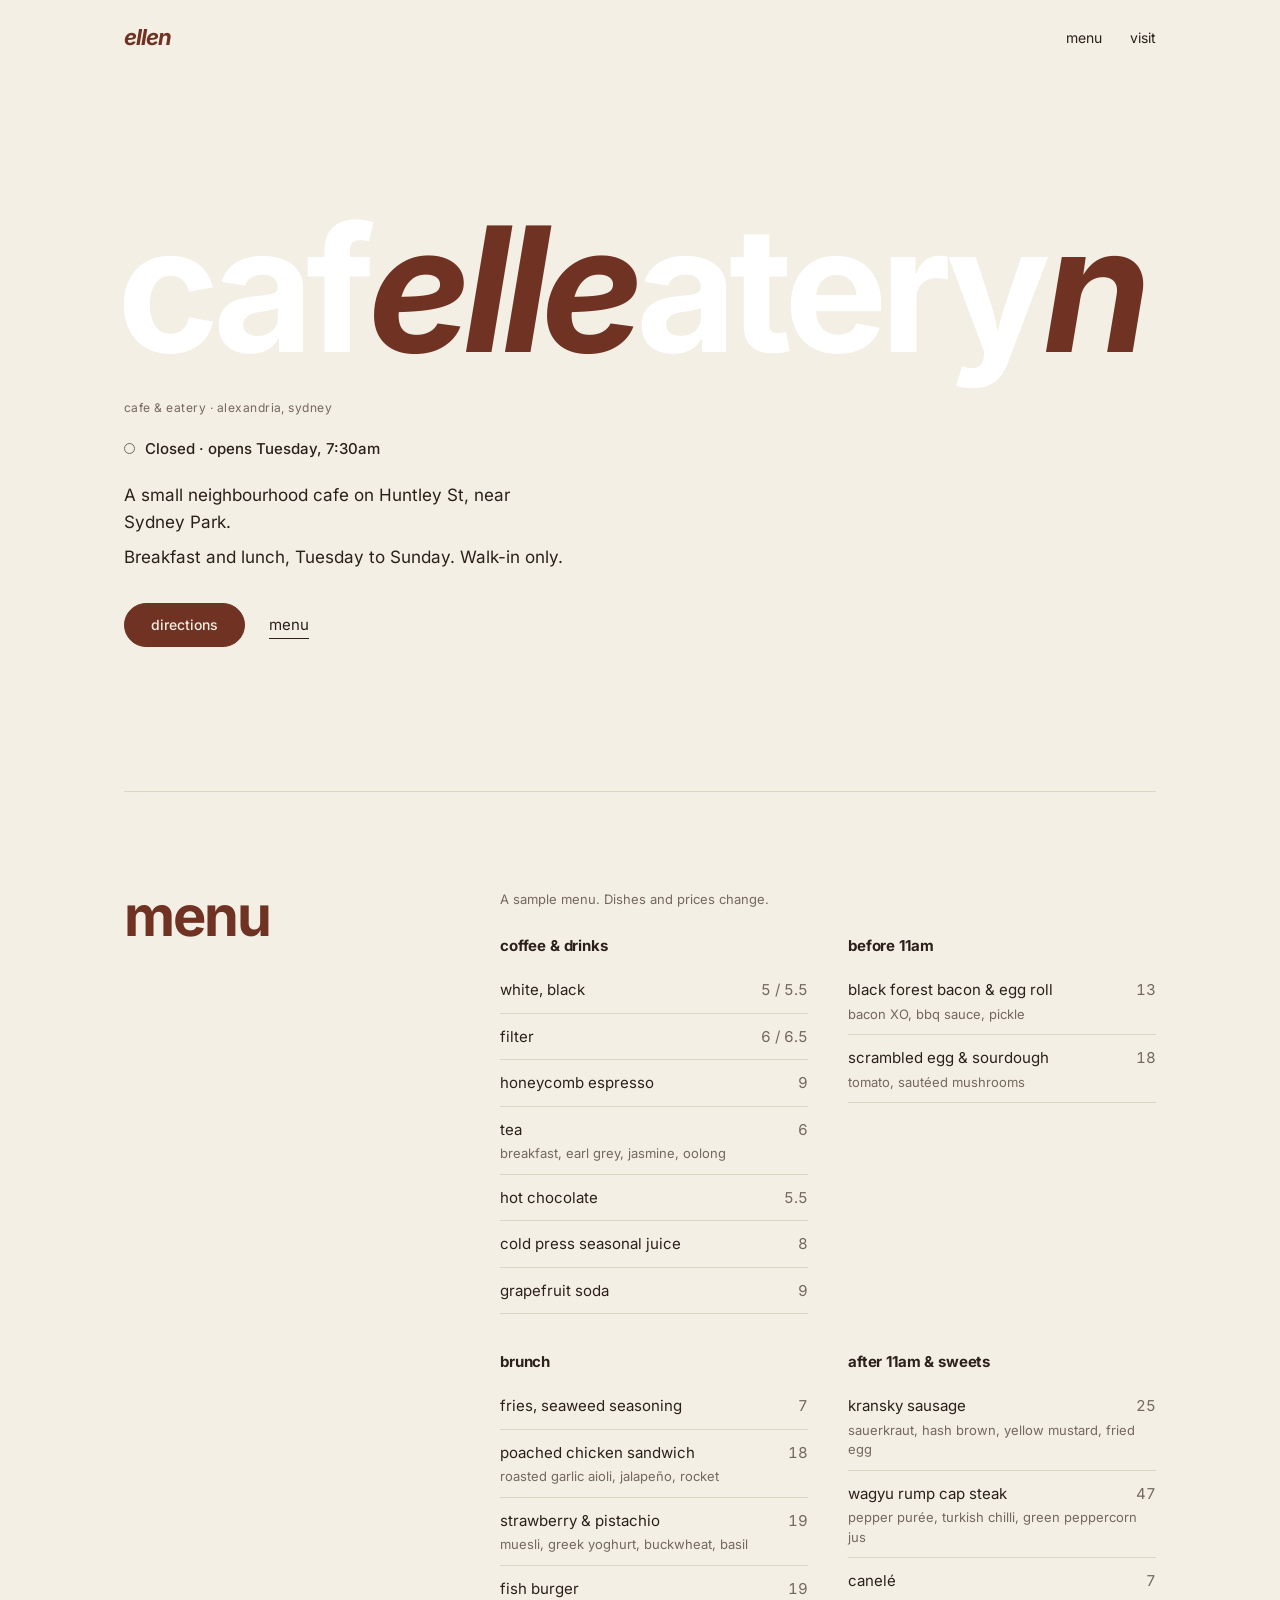
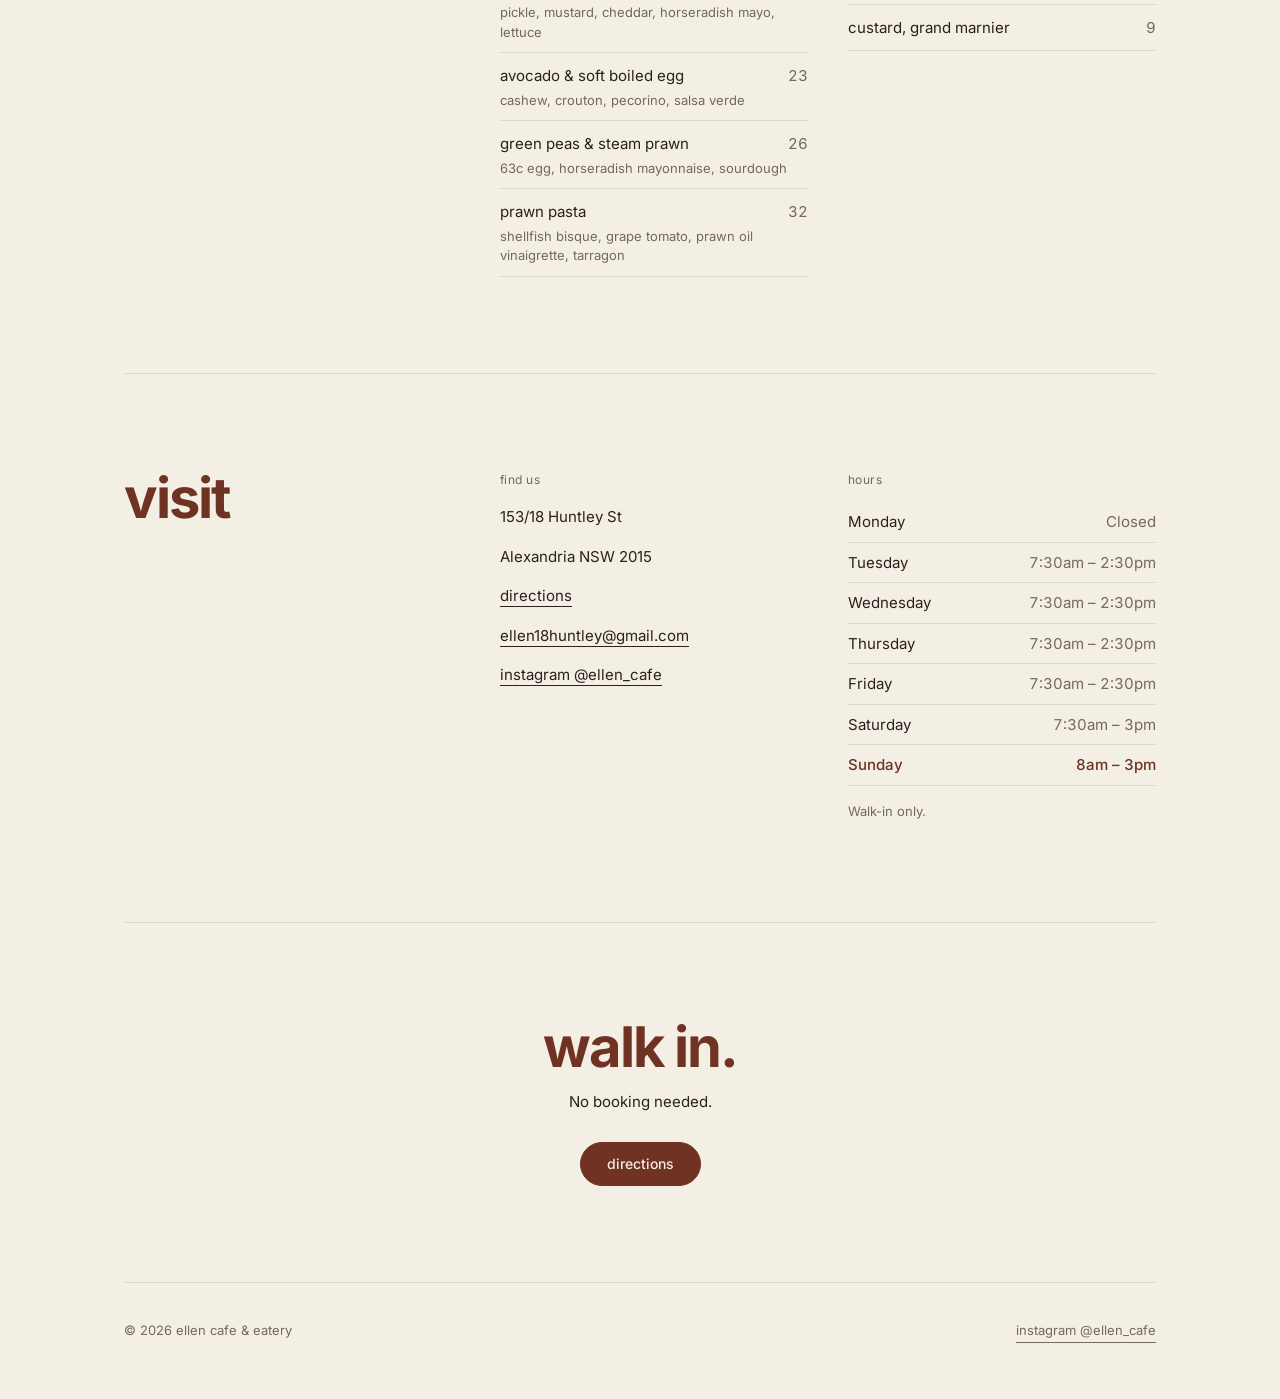
==== commit fba11535: "Public pages: clearer status, dates and reservation flow Landing page - Status line follows the day:" ====
--- a/index.html
+++ b/index.html
@@ -1,57 +1,64 @@
 <!doctype html>
 <html lang="en">
 <head>
+  <meta charset="utf-8">
+  <meta name="viewport" content="width=device-width, initial-scale=1">
   <title>ellen cafe &amp; eatery — Alexandria, Sydney</title>
   <meta name="description" content="ellen cafe &amp; eatery, 153/18 Huntley St, Alexandria, near Sydney Park. Breakfast and lunch, Tuesday to Sunday. Walk-in only.">
+  <meta name="color-scheme" content="only light">
+  <meta name="theme-color" content="#f3efe4">
+  <meta property="og:type" content="website">
   <meta property="og:title" content="ellen cafe &amp; eatery">
-  <meta property="og:description" content="A small neighbourhood cafe near Sydney Park. Breakfast and lunch, Tuesday to Sunday. Walk-in only.">
-  <meta property="og:type" content="website">
-  <meta charset="utf-8">
-  <meta name="viewport" content="width=device-width, initial-scale=1">
-  <meta name="theme-color" content="#f3efe4">
+  <meta property="og:description" content="A small neighbourhood cafe on Huntley St, near Sydney Park. Breakfast and lunch, Tuesday to Sunday. Walk-in only.">
+  <meta property="og:url" content="https://cliu032.github.io/ellen_cafe/">
+  <meta property="og:image" content="https://cliu032.github.io/ellen_cafe/assets/og.png">
+  <meta name="twitter:card" content="summary_large_image">
   <link rel="icon" href="data:image/svg+xml,%3Csvg xmlns=%27http://www.w3.org/2000/svg%27 viewBox=%270 0 64 64%27%3E%3Crect width=%2764%27 height=%2764%27 fill=%27%23f3efe4%27/%3E%3Ctext x=%2732%27 y=%2747%27 font-family=%27Helvetica,Arial,sans-serif%27 font-weight=%27700%27 font-size=%2746%27 text-anchor=%27middle%27 fill=%27%23703223%27%3Ee%3C/text%3E%3C/svg%3E">
-  <link rel="preconnect" href="https://fonts.googleapis.com">
-  <link rel="preconnect" href="https://fonts.gstatic.com" crossorigin>
-  <link href="https://fonts.googleapis.com/css2?family=Inter:ital,wght@0,400;0,500;0,700;1,700&display=swap" rel="stylesheet">
-  <link rel="stylesheet" href="assets/styles.css">
+  <link rel="apple-touch-icon" href="assets/icon-180.png">
+  <link rel="preconnect" href="https://qgibakqqtmfbbafclnfo.supabase.co" crossorigin>
+  <link rel="preload" href="assets/fonts/inter-latin-400-normal.woff2" as="font" type="font/woff2" crossorigin>
+  <link rel="preload" href="assets/fonts/inter-latin-700-normal.woff2" as="font" type="font/woff2" crossorigin>
+  <link rel="stylesheet" href="assets/styles.css?v=5">
+  <noscript><style>.status[hidden]{display:none!important}</style></noscript>
 </head>
 <body>
   <div class="wrap">
     <nav class="nav" aria-label="Main">
       <a class="brand" href="index.html" aria-label="ellen, home">ellen</a>
       <ul>
+        <li data-if="dinner" hidden><a href="reserve.html">reserve</a></li>
         <li><a href="#menu">menu</a></li>
         <li><a href="#visit">visit</a></li>
-        <li data-if="dinner" hidden><a href="reserve.html">reserve</a></li>
       </ul>
     </nav>
 
     <main>
       <header class="hero">
-        <h1 class="wordmark" aria-label="ellen cafe &amp; eatery"><span aria-hidden="true">caf<b>elle</b>atery<b>n</b></span></h1>
+        <h1 class="wordmark"><span class="sr-only">ellen cafe &amp; eatery</span><span aria-hidden="true">caf<b>elle</b>atery<b>n</b></span></h1>
         <p class="label" data-cafe="tagline">cafe &amp; eatery · alexandria, sydney</p>
         <p class="status" id="open-status" hidden></p>
-        <p class="intro" data-cafe="intro">A small neighbourhood cafe near Sydney Park.</p>
+        <p class="intro" data-cafe="intro">A small neighbourhood cafe on Huntley St, near Sydney Park.</p>
         <p class="service" id="service-note">Breakfast and lunch, Tuesday to Sunday. Walk-in only.</p>
-        <p class="service" id="tonight" hidden></p>
+        <p class="service" id="dinner-note" hidden></p>
         <p class="hero-actions">
-          <a class="btn" id="hero-primary" data-directions href="https://www.google.com/maps/search/?api=1&amp;query=ellen+cafe+18+Huntley+St+Alexandria+NSW+2015" target="_blank" rel="noopener">directions</a>
-          <a class="link" id="hero-secondary" href="#menu">menu</a>
+          <a class="btn" id="hero-reserve" href="reserve.html" data-if="dinner" hidden>reserve</a>
+          <a class="btn" id="hero-directions" data-directions href="https://www.google.com/maps/search/?api=1&amp;query=ellen+cafe+18+Huntley+St+Alexandria+NSW+2015" target="_blank" rel="noopener">directions</a>
+          <a class="link" id="hero-menu" href="#menu">menu</a>
         </p>
       </header>
 
       <section id="gallery" class="gallery-section" aria-labelledby="gallery-h" hidden>
         <h2 id="gallery-h" class="sr-only">photos</h2>
-        <ul class="gallery" id="gallery-list"></ul>
+        <ul class="gallery" id="gallery-list" tabindex="0" aria-labelledby="gallery-h"></ul>
       </section>
 
       <section id="menu" aria-labelledby="menu-h">
         <div class="split">
           <h2 id="menu-h">menu</h2>
           <div>
+            <p class="note menu-note" data-cafe="menuNote"></p>
             <div class="menu" id="menu-list"></div>
-            <p class="note" data-cafe="menuNote"></p>
-            <noscript><p class="note">The menu needs JavaScript. Today's dishes are on <a class="link" href="https://www.instagram.com/ellen_cafe/">Instagram</a>.</p></noscript>
+            <noscript><p class="note menu-note">For the menu, see <a class="link" href="https://www.instagram.com/ellen_cafe/">Instagram</a>.</p></noscript>
           </div>
         </div>
       </section>
@@ -60,47 +67,48 @@
         <div class="split">
           <h2 id="visit-h">visit</h2>
           <div class="visit">
-            <div>
+            <div class="links">
               <h3 class="label">find us</h3>
               <address id="address"><p>153/18 Huntley St</p><p>Alexandria NSW 2015</p></address>
               <p><a class="link" data-directions href="https://www.google.com/maps/search/?api=1&amp;query=ellen+cafe+18+Huntley+St+Alexandria+NSW+2015" target="_blank" rel="noopener">directions</a></p>
               <p id="contact"><a class="link" href="mailto:ellen18huntley@gmail.com">ellen18huntley@gmail.com</a></p>
+              <p><a class="link" data-instagram href="https://www.instagram.com/ellen_cafe/" target="_blank" rel="noopener">instagram @ellen_cafe</a></p>
             </div>
             <div>
               <h3 class="label">hours</h3>
               <table class="hours" id="hours"><tbody><tr><th scope="row">Tuesday to Sunday</th><td>Open</td></tr><tr><th scope="row">Monday</th><td>Closed</td></tr></tbody></table>
-              <p class="note" id="hours-note">Walk-in only. No bookings.</p>
+              <p class="note">Walk-in only.</p>
               <div data-if="dinner" hidden>
-                <h3 class="label dinner-label">dinner</h3>
-                <p class="note">Selected evenings, by reservation.</p>
+                <h3 class="label dinner-label" data-cafe="dinnerLabel"></h3>
+                <p class="note" data-cafe="dinnerBy"></p>
                 <ul class="dates" id="dinner-dates"></ul>
-                <p><a class="link" href="reserve.html">reserve</a></p>
+                <p><a class="link" id="dinner-all" href="reserve.html">reserve</a></p>
               </div>
             </div>
           </div>
         </div>
       </section>
 
-      <section class="cta" aria-label="Before you come">
+      <section class="cta" id="closing">
         <div data-if="walk-in">
           <h2>walk in.</h2>
           <p>No booking needed.</p>
           <a class="btn" data-directions href="https://www.google.com/maps/search/?api=1&amp;query=ellen+cafe+18+Huntley+St+Alexandria+NSW+2015" target="_blank" rel="noopener">directions</a>
         </div>
         <div data-if="dinner" hidden>
-          <h2>dinner.</h2>
-          <p>Selected evenings, by reservation.</p>
+          <h2 data-cafe="dinnerCta"></h2>
+          <p id="closing-dinner"></p>
           <a class="btn" href="reserve.html">reserve</a>
         </div>
       </section>
     </main>
 
     <footer>
-      <span>© <span id="year"></span> <span data-cafe="name">ellen cafe &amp; eatery</span></span>
-      <a class="link" id="ig" target="_blank" rel="noopener"></a>
+      <span>© <span id="year">2026</span> <span data-cafe="name">ellen cafe &amp; eatery</span></span>
+      <a class="link" id="ig" href="https://www.instagram.com/ellen_cafe/" target="_blank" rel="noopener">instagram @ellen_cafe</a>
     </footer>
   </div>
-  <script src="assets/config.js"></script>
-  <script src="assets/site.js"></script>
+  <script src="assets/config.js?v=5"></script>
+  <script src="assets/site.js?v=5"></script>
 </body>
 </html>
--- a/assets/styles.css
+++ b/assets/styles.css
@@ -1,11 +1,18 @@
 /* Palette sampled from the café's logo: cream ground, rust-brown letters, white. */
+@font-face { font-family: "Inter"; font-style: normal; font-weight: 400; font-display: swap; src: url("fonts/inter-latin-400-normal.woff2") format("woff2"); }
+@font-face { font-family: "Inter"; font-style: normal; font-weight: 500; font-display: swap; src: url("fonts/inter-latin-500-normal.woff2") format("woff2"); }
+@font-face { font-family: "Inter"; font-style: normal; font-weight: 700; font-display: swap; src: url("fonts/inter-latin-700-normal.woff2") format("woff2"); }
+@font-face { font-family: "Inter"; font-style: italic; font-weight: 700; font-display: swap; src: url("fonts/inter-latin-700-italic.woff2") format("woff2"); }
+
 :root {
+  color-scheme: only light;
   --bg: #f3efe4;
   --paper: #ffffff;
   --ink: #2b201c;
   --accent: #703223;
   --muted: #74685f;
   --line: #ddd5c6;
+  --edge: #8f8479; /* outline of a tappable tile: 3:1 against the ground */
   --error: #a3261a;
   --sans: "Inter", "Helvetica Neue", Helvetica, Arial, sans-serif;
 }
@@ -19,22 +26,51 @@
   -webkit-font-smoothing: antialiased;
 }
 a { color: inherit; text-decoration: none; }
-a.link { border-bottom: 1px solid currentColor; padding-bottom: 1px; }
-a.link:hover { color: var(--accent); }
 .wrap { max-width: 1080px; margin: 0 auto; padding: 0 24px; }
-
-.label { font-size: 12px; letter-spacing: .04em; color: var(--muted); }
+[hidden] { display: none !important; }
+.sr-only {
+  position: absolute; width: 1px; height: 1px; overflow: hidden;
+  clip-path: inset(50%); white-space: nowrap;
+}
+
+.label { font-size: 12px; letter-spacing: .04em; color: var(--muted); margin: 0; }
 h1, h2, h3 { margin: 0; font-weight: 700; letter-spacing: -.035em; line-height: 1; text-transform: lowercase; }
+:focus-visible { outline: 2px solid var(--accent); outline-offset: 3px; }
+
+/* Underlined links and text buttons. The ::after enlarges the area that takes a tap without
+   moving the text, the underline or the focus ring. */
+a.link, .textbtn { position: relative; border-bottom: 1px solid currentColor; padding-bottom: 1px; }
+a.link::after, .textbtn::after { content: ""; position: absolute; inset: -11px -8px; }
+.textbtn { border-width: 0 0 1px; background: none; padding: 0 0 1px; cursor: pointer; color: inherit; font: 400 14px/1.4 var(--sans); }
+
+.btn {
+  display: inline-block; padding: 14px 26px; border: 1px solid var(--accent);
+  background: var(--accent); color: var(--bg); cursor: pointer;
+  font: 500 14px/1 var(--sans); border-radius: 999px; transition: background .2s, color .2s;
+}
+.btn.ghost { background: transparent; color: var(--accent); }
+.btn[disabled] { opacity: .6; pointer-events: none; }
+.btn[aria-disabled="true"] { pointer-events: none; cursor: progress; }
+
+/* Hover styles only where there is a pointer that hovers, so a tapped button does not stay
+   drawn as an outline on a phone. */
+@media (hover: hover) {
+  a.link:hover, .textbtn:hover, .nav ul a:hover { color: var(--accent); }
+  .btn:hover { background: transparent; color: var(--accent); }
+  .btn.ghost:hover { background: var(--accent); color: var(--bg); }
+  .chip input:hover + span { border-color: var(--accent); }
+  .dates a:hover .when { color: var(--accent); }
+}
 
 /* nav */
-.nav { display: flex; justify-content: space-between; align-items: center; padding: 26px 0; }
-.nav .brand { font-size: 22px; font-weight: 700; font-style: italic; letter-spacing: -.04em; color: var(--accent); }
-.nav ul { display: flex; gap: 28px; list-style: none; margin: 0; padding: 0; }
-.nav ul a { font-size: 14px; }
-.nav ul a:hover, .nav ul a[aria-current] { color: var(--accent); }
+.nav { display: flex; justify-content: space-between; align-items: center; padding: 12px 0; }
+.nav .brand { display: inline-block; padding: 6px 0; font-size: 22px; font-weight: 700; font-style: italic; letter-spacing: -.04em; color: var(--accent); }
+.nav ul { display: flex; gap: 8px; list-style: none; margin: 0 -10px 0 0; padding: 0; }
+.nav ul a { display: block; padding: 14px 10px; font-size: 14px; }
+.nav ul a[aria-current] { color: var(--accent); text-decoration: underline; text-underline-offset: 6px; text-decoration-thickness: 1px; }
 
 /* hero — the wordmark reads "cafe" + "eatery" with "ellen" picked out, as in the logo */
-.hero { padding: 14vh 0 16vh; border-bottom: 1px solid var(--line); }
+.hero { padding: 14vh 0 16vh; border-bottom: 1px solid var(--line); overflow-x: clip; }
 .wordmark {
   font-size: clamp(38px, 14.2vw, 174px);
   letter-spacing: -.045em;
@@ -47,23 +83,17 @@
 .hero p.intro { max-width: 440px; margin: 20px 0 0; font-size: 17px; line-height: 1.6; }
 .hero p.service { max-width: 440px; margin: 8px 0 0; font-size: 17px; line-height: 1.6; }
 .hero .hero-actions { margin-top: 32px; }
-.status { margin: 18px 0 0; font-weight: 500; display: flex; align-items: center; gap: 10px; }
+.hero-actions { display: flex; align-items: center; gap: 24px; flex-wrap: wrap; margin: 0; }
+
+/* The open-now line keeps its place while the page loads, so nothing below it jumps. */
+.status { margin: 18px 0 0; min-height: 1.7em; font-weight: 500; display: flex; align-items: center; gap: 10px; }
+.status[hidden] { display: flex !important; visibility: hidden; }
+.status.no-status { display: none !important; }
 .status::before {
   content: ""; width: 9px; height: 9px; border-radius: 50%; flex: none;
   border: 1.5px solid var(--muted); background: transparent;
 }
 .status.is-open::before { border-color: var(--accent); background: var(--accent); }
-.hero-actions { display: flex; align-items: center; gap: 24px; flex-wrap: wrap; margin: 0; }
-
-.btn {
-  display: inline-block; padding: 14px 26px; border: 1px solid var(--accent);
-  background: var(--accent); color: var(--bg); cursor: pointer;
-  font: 500 14px/1 var(--sans); border-radius: 999px; transition: background .2s, color .2s;
-}
-.btn:hover { background: transparent; color: var(--accent); }
-.btn.ghost { background: transparent; color: var(--accent); }
-.btn.ghost:hover { background: var(--accent); color: var(--bg); }
-.btn[disabled] { opacity: .4; pointer-events: none; }
 
 /* sections */
 section { padding: 96px 0; border-bottom: 1px solid var(--line); }
@@ -71,6 +101,7 @@
 section h2 { font-size: clamp(36px, 5vw, 56px); color: var(--accent); }
 .note { color: var(--muted); font-size: 13px; margin: 28px 0 0; }
 
+.menu-note { margin: 0 0 28px; }
 .menu { display: grid; grid-template-columns: repeat(auto-fit, minmax(210px, 1fr)); gap: 40px; }
 .menu h3 { font-size: 15px; letter-spacing: -.01em; margin: 0 0 14px; }
 .menu ul { list-style: none; margin: 0; padding: 0; }
@@ -83,24 +114,22 @@
 .visit p { margin: 0 0 4px; }
 .visit h3.label { margin: 0 0 12px; font-weight: 400; letter-spacing: .04em; line-height: 1.7; }
 .visit address { font-style: normal; margin-bottom: 12px; }
-.visit #contact { margin-top: 14px; }
+.visit .links p { margin: 14px 0 0; }
 .hours { width: 100%; border-collapse: collapse; }
 .hours th, .hours td { padding: 7px 0; border-bottom: 1px solid var(--line); vertical-align: top; }
 .hours th { text-align: left; font-weight: 400; }
-.hours td { text-align: right; color: var(--muted); font-variant-numeric: tabular-nums; }
-.hours td .line { display: block; }
+.hours td { text-align: right; color: var(--muted); font-variant-numeric: tabular-nums; white-space: nowrap; }
 .hours tr.today th, .hours tr.today td { color: var(--accent); font-weight: 500; }
+.hours tr:not(.today) th .sr-only { display: none; }
 .visit .note { margin-top: 14px; }
 .visit h3.dinner-label { margin-top: 32px; }
 .visit h3.dinner-label + .note { margin-top: 0; }
-.dates { list-style: none; margin: 10px 0 14px; padding: 0; }
-.dates li { display: flex; justify-content: space-between; gap: 12px; padding: 7px 0; border-bottom: 1px solid var(--line); }
-.dates li span:last-child { color: var(--muted); font-variant-numeric: tabular-nums; }
-
-.sr-only {
-  position: absolute; width: 1px; height: 1px; overflow: hidden;
-  clip-path: inset(50%); white-space: nowrap;
-}
+/* Each dinner date is one link to that date on the reservation form. */
+.dates { list-style: none; margin: 6px 0 14px; padding: 0; }
+.dates a { display: flex; justify-content: space-between; gap: 12px; padding: 12px 0; border-bottom: 1px solid var(--line); }
+.dates .when { text-decoration: underline; text-underline-offset: 3px; text-decoration-thickness: 1px; }
+.dates .from { color: var(--muted); font-variant-numeric: tabular-nums; }
+
 .gallery-section { padding: 48px 0; }
 .gallery { list-style: none; margin: 0; padding: 0; display: grid; grid-template-columns: repeat(3, 1fr); gap: 12px; }
 .gallery img { display: block; width: 100%; height: auto; aspect-ratio: 4 / 5; object-fit: cover; background: var(--line); }
@@ -111,10 +140,16 @@
 
 footer { padding: 36px 0 56px; display: flex; justify-content: space-between; gap: 16px; flex-wrap: wrap; color: var(--muted); font-size: 13px; }
 
-/* reservation */
-.reserve { padding: 6vh 0 96px; max-width: 640px; }
-.reserve h1 { font-size: clamp(40px, 8vw, 76px); color: var(--accent); margin: 14px 0 20px; }
-.reserve .lede { margin: 0 0 40px; max-width: 520px; font-size: 16px; }
+/* reservations page */
+.reserve { padding: 3vh 0 96px; max-width: 640px; min-height: calc(100vh - 80px); min-height: calc(100svh - 80px); }
+.reserve h1 { font-size: clamp(40px, 8vw, 76px); color: var(--accent); margin: 10px 0 12px; }
+.reserve .lede { margin: 0 0 28px; max-width: 520px; font-size: 16px; }
+.reserve h1:focus { outline: none; }
+/* The walk-in message is in the HTML for visitors without scripts. With scripts, it waits
+   until the page knows it is the right thing to show. */
+.js #closed-view:not(.on) { display: none; }
+.record { color: var(--muted); font-size: 14px; margin: -14px 0 28px; }
+
 form { display: block; }
 .group { border: 0; margin: 0 0 40px; padding: 0; min-width: 0; }
 .group legend { padding: 0; margin: 0 0 14px; font-weight: 700; font-size: 17px; letter-spacing: -.01em; }
@@ -135,63 +170,63 @@
 select:disabled { opacity: .5; }
 textarea { resize: vertical; min-height: 84px; }
 input:focus-visible, select:focus-visible, textarea:focus-visible { outline: 2px solid var(--accent); outline-offset: 2px; }
-:focus-visible { outline: 2px solid var(--accent); outline-offset: 3px; }
-[aria-invalid="true"] { border-color: var(--error); }
+/* A field with a problem gets a doubled red edge: not colour alone. */
+input[aria-invalid="true"], textarea[aria-invalid="true"] { border-color: var(--error); box-shadow: inset 0 0 0 1px var(--error); }
 .error, .field-error { color: var(--error); font-size: 14px; margin: 0; }
-.field-error:empty { display: none; }
+.field-error:empty, .suggest:empty { display: none; }
+.suggest { font-size: 14px; margin: 0; }
 .hint { color: var(--muted); font-size: 14px; margin: 12px 0 0; }
 .hint:empty { display: none; }
+#time-hint { margin: 0 0 12px; }
 
 /* choices: guests, dates and times are radio buttons drawn as tappable tiles */
 .chips { display: grid; grid-template-columns: repeat(8, 1fr); gap: 8px; }
-.chips.times { grid-template-columns: repeat(4, 1fr); }
+.chips.times, .chips.dates { grid-template-columns: repeat(4, 1fr); }
 .chip { position: relative; display: block; }
-.chip input { position: absolute; inset: 0; width: 100%; height: 100%; margin: 0; opacity: 0; cursor: pointer; }
+.chip[hidden] { display: none; }
+.chip input { position: absolute; inset: 0; width: 100%; height: 100%; margin: 0; opacity: 0; cursor: pointer; -webkit-tap-highlight-color: transparent; }
 .chip span {
   display: flex; flex-direction: column; align-items: center; justify-content: center;
-  min-height: 48px; padding: 4px 2px; border: 1px solid var(--line); background: var(--paper);
-  font-variant-numeric: tabular-nums; text-align: center; line-height: 1.15;
-}
-.chip small { font-size: 11px; color: var(--muted); }
-.chip input:hover:not(:disabled) + span { border-color: var(--accent); }
+  min-height: 48px; padding: 4px 2px; border: 1px solid var(--edge); background: var(--paper);
+  font-variant-numeric: tabular-nums; text-align: center; line-height: 1.2;
+}
+.chips.dates .chip span { min-height: 60px; }
+.chip small { font-size: 13px; color: inherit; }
+.chip b { font-weight: inherit; }
 .chip input:checked + span { background: var(--accent); border-color: var(--accent); color: var(--bg); font-weight: 500; }
-.chip input:checked + span small { color: var(--bg); }
 .chip input:focus-visible + span { outline: 2px solid var(--accent); outline-offset: 2px; }
-.chip b { font-weight: inherit; }
-
-.chips.dates { grid-template-columns: repeat(4, 1fr); }
-.chips.dates .chip span { min-height: 60px; }
-.chip[hidden] { display: none; }
-#more-dates { margin-top: 14px; }
+#more-dates { margin-top: 18px; }
 
 .send { border-top: 1px solid var(--ink); padding-top: 24px; }
-.summary-line { font-size: 17px; font-weight: 500; margin: 0 0 18px; }
-.send .btn { min-width: 200px; min-height: 52px; font-size: 15px; }
+.summary-line { font-size: 17px; font-weight: 500; margin: 0; }
+.reply-to { color: var(--muted); font-size: 14px; margin: 2px 0 0; overflow-wrap: anywhere; }
+.send .btn { min-width: 200px; min-height: 52px; font-size: 15px; margin-top: 18px; }
 .send .error { margin-top: 14px; }
 .send .error:has(#error:empty) { display: none; }
 
 .done-actions { margin-top: 28px; }
-.summary { border-top: 1px solid var(--ink); margin: 0 0 36px; }
+.summary { border-top: 1px solid var(--ink); margin: 0 0 20px; }
 .summary div { display: flex; justify-content: space-between; gap: 16px; padding: 12px 0; border-bottom: 1px solid var(--line); }
 .summary dt { color: var(--muted); font-size: 13px; }
-.summary dd { margin: 0; text-align: right; }
-[hidden] { display: none !important; }
+.summary dd { margin: 0; text-align: right; overflow-wrap: anywhere; }
 
 @media (max-width: 720px) {
-  .nav ul { gap: 20px; }
   .hero { padding: 9vh 0 11vh; }
   section { padding: 64px 0; }
   .split, .visit { grid-template-columns: 1fr; gap: 28px; }
-  .gallery-section { padding: 32px 0; }
-  .gallery { grid-template-columns: repeat(2, 1fr); gap: 8px; }
   .fields { grid-template-columns: 1fr; }
   .chips { grid-template-columns: repeat(4, 1fr); }
   .chips.times, .chips.dates { grid-template-columns: repeat(3, 1fr); }
+  .gallery-section { padding: 32px 0; }
+  /* photos: one row to swipe through, however many there are */
+  .gallery { display: flex; overflow-x: auto; scroll-snap-type: x mandatory; gap: 8px; margin: 0 -24px; padding: 0 24px; scrollbar-width: none; }
+  .gallery::-webkit-scrollbar { display: none; }
+  .gallery li { flex: 0 0 70vw; scroll-snap-align: start; }
+}
+
+/* Windows contrast themes: keep the chosen tile and the open dot distinguishable. */
+@media (forced-colors: active) {
+  .chip input:checked + span, .chip input:checked + span small { forced-color-adjust: none; background: Highlight; border-color: Highlight; color: HighlightText; }
+  .status.is-open::before { forced-color-adjust: none; background: CanvasText; border-color: CanvasText; }
 }
 @media (prefers-reduced-motion: reduce) { html { scroll-behavior: auto; } .btn { transition: none; } }
-
-.textbtn {
-  border: 0; background: none; padding: 0; cursor: pointer; color: inherit;
-  font: 400 14px/1.4 var(--sans); border-bottom: 1px solid currentColor;
-}
-.textbtn:hover { color: var(--accent); }
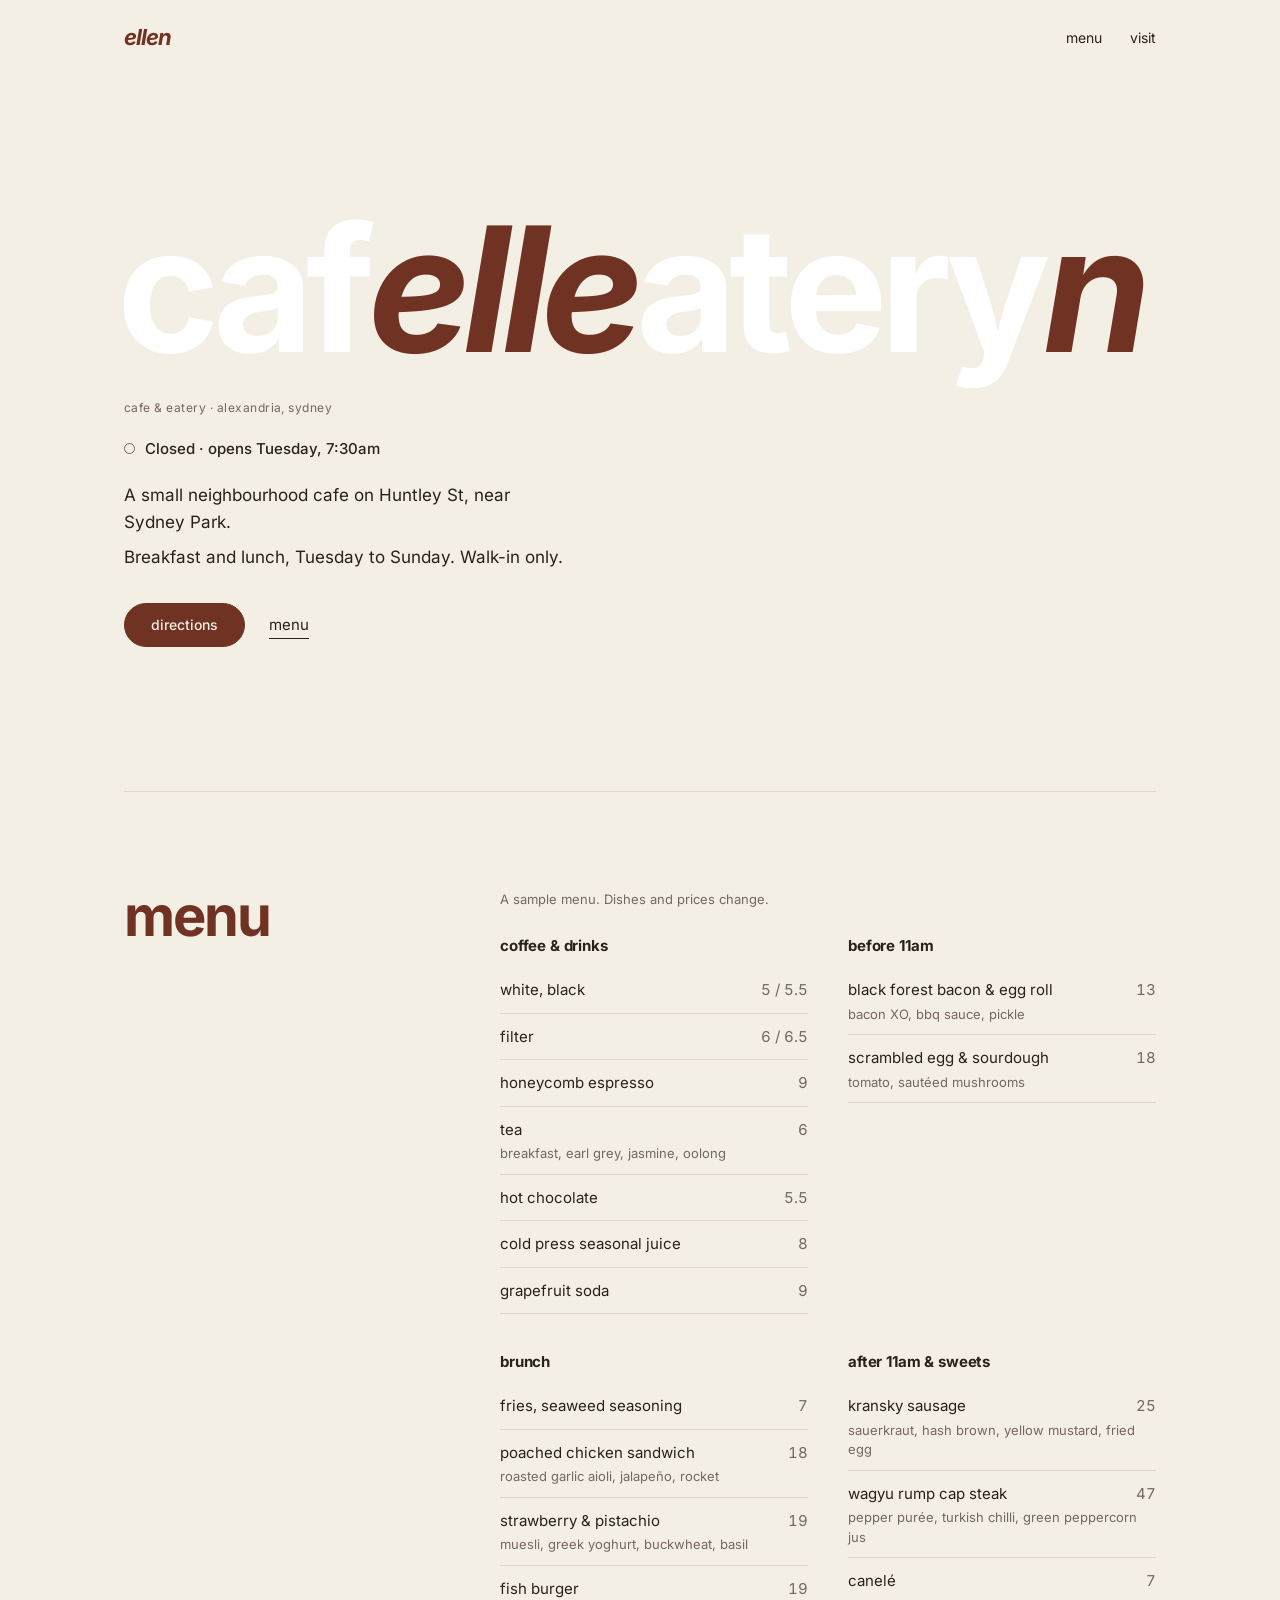
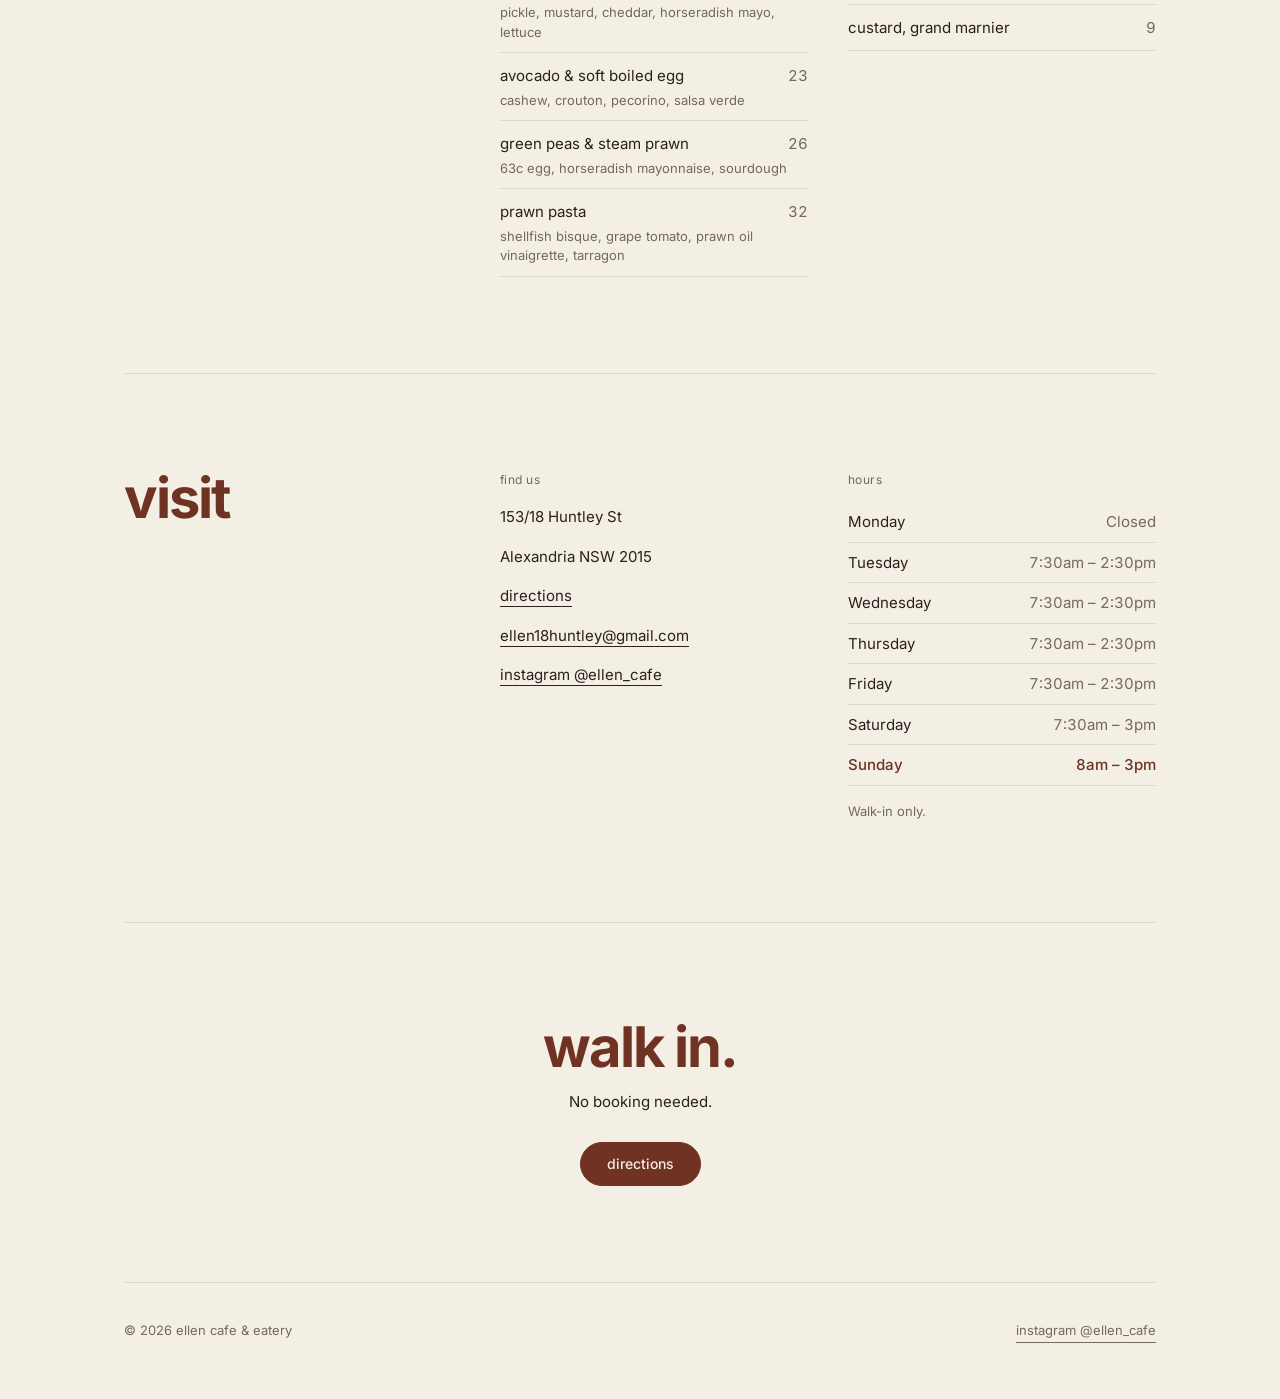
==== commit 535e88db: "Fixes from the second review of the public pages Reservation form - After Back, Chrome re-ticked the" ====
--- a/index.html
+++ b/index.html
@@ -18,7 +18,7 @@
   <link rel="preconnect" href="https://qgibakqqtmfbbafclnfo.supabase.co" crossorigin>
   <link rel="preload" href="assets/fonts/inter-latin-400-normal.woff2" as="font" type="font/woff2" crossorigin>
   <link rel="preload" href="assets/fonts/inter-latin-700-normal.woff2" as="font" type="font/woff2" crossorigin>
-  <link rel="stylesheet" href="assets/styles.css?v=5">
+  <link rel="stylesheet" href="assets/styles.css?v=7">
   <noscript><style>.status[hidden]{display:none!important}</style></noscript>
 </head>
 <body>
@@ -49,7 +49,7 @@
 
       <section id="gallery" class="gallery-section" aria-labelledby="gallery-h" hidden>
         <h2 id="gallery-h" class="sr-only">photos</h2>
-        <ul class="gallery" id="gallery-list" tabindex="0" aria-labelledby="gallery-h"></ul>
+        <ul class="gallery" id="gallery-list" aria-labelledby="gallery-h"></ul>
       </section>
 
       <section id="menu" aria-labelledby="menu-h">
@@ -108,7 +108,7 @@
       <a class="link" id="ig" href="https://www.instagram.com/ellen_cafe/" target="_blank" rel="noopener">instagram @ellen_cafe</a>
     </footer>
   </div>
-  <script src="assets/config.js?v=5"></script>
-  <script src="assets/site.js?v=5"></script>
+  <script src="assets/config.js?v=7"></script>
+  <script src="assets/site.js?v=7"></script>
 </body>
 </html>
--- a/assets/styles.css
+++ b/assets/styles.css
@@ -22,7 +22,7 @@
   margin: 0;
   background: var(--bg);
   color: var(--ink);
-  font: 400 15px/1.7 var(--sans);
+  font: 400 .9375rem/1.7 var(--sans);
   -webkit-font-smoothing: antialiased;
 }
 a { color: inherit; text-decoration: none; }
@@ -33,7 +33,7 @@
   clip-path: inset(50%); white-space: nowrap;
 }
 
-.label { font-size: 12px; letter-spacing: .04em; color: var(--muted); margin: 0; }
+.label { font-size: .75rem; letter-spacing: .04em; color: var(--muted); margin: 0; }
 h1, h2, h3 { margin: 0; font-weight: 700; letter-spacing: -.035em; line-height: 1; text-transform: lowercase; }
 :focus-visible { outline: 2px solid var(--accent); outline-offset: 3px; }
 
@@ -41,12 +41,12 @@
    moving the text, the underline or the focus ring. */
 a.link, .textbtn { position: relative; border-bottom: 1px solid currentColor; padding-bottom: 1px; }
 a.link::after, .textbtn::after { content: ""; position: absolute; inset: -11px -8px; }
-.textbtn { border-width: 0 0 1px; background: none; padding: 0 0 1px; cursor: pointer; color: inherit; font: 400 14px/1.4 var(--sans); }
+.textbtn { border-width: 0 0 1px; background: none; padding: 0 0 1px; cursor: pointer; color: inherit; font: 400 .875rem/1.4 var(--sans); }
 
 .btn {
   display: inline-block; padding: 14px 26px; border: 1px solid var(--accent);
   background: var(--accent); color: var(--bg); cursor: pointer;
-  font: 500 14px/1 var(--sans); border-radius: 999px; transition: background .2s, color .2s;
+  font: 500 .875rem/1 var(--sans); border-radius: 999px; transition: background .2s, color .2s;
 }
 .btn.ghost { background: transparent; color: var(--accent); }
 .btn[disabled] { opacity: .6; pointer-events: none; }
@@ -64,26 +64,29 @@
 
 /* nav */
 .nav { display: flex; justify-content: space-between; align-items: center; padding: 12px 0; }
-.nav .brand { display: inline-block; padding: 6px 0; font-size: 22px; font-weight: 700; font-style: italic; letter-spacing: -.04em; color: var(--accent); }
+.nav .brand { display: inline-block; padding: 6px 0; font-size: 1.375rem; font-weight: 700; font-style: italic; letter-spacing: -.04em; color: var(--accent); }
 .nav ul { display: flex; gap: 8px; list-style: none; margin: 0 -10px 0 0; padding: 0; }
-.nav ul a { display: block; padding: 14px 10px; font-size: 14px; }
+.nav ul a { display: block; padding: 14px 10px; font-size: .875rem; }
 .nav ul a[aria-current] { color: var(--accent); text-decoration: underline; text-underline-offset: 6px; text-decoration-thickness: 1px; }
 
 /* hero — the wordmark reads "cafe" + "eatery" with "ellen" picked out, as in the logo */
-.hero { padding: 14vh 0 16vh; border-bottom: 1px solid var(--line); overflow-x: clip; }
+.hero { padding: 14vh 0 16vh; border-bottom: 1px solid var(--line); }
 .wordmark {
-  font-size: clamp(38px, 14.2vw, 174px);
+  font-size: clamp(2.375rem, 14.2vw, 10.875rem);
   letter-spacing: -.045em;
   color: var(--paper);
   white-space: nowrap;
   margin: 0 0 0 -.04em;
+  overflow-x: clip; /* on the narrowest screens the word may not fit: cut it rather than scroll the page */
 }
 .wordmark b { font-weight: inherit; font-style: italic; color: var(--accent); }
 .hero .label { margin: 22px 0 0; }
-.hero p.intro { max-width: 440px; margin: 20px 0 0; font-size: 17px; line-height: 1.6; }
-.hero p.service { max-width: 440px; margin: 8px 0 0; font-size: 17px; line-height: 1.6; }
+.hero p.intro { max-width: 440px; margin: 20px 0 0; font-size: 1.0625rem; line-height: 1.6; }
+.hero p.service { max-width: 440px; margin: 8px 0 0; font-size: 1.0625rem; line-height: 1.6; }
 .hero .hero-actions { margin-top: 32px; }
 .hero-actions { display: flex; align-items: center; gap: 24px; flex-wrap: wrap; margin: 0; }
+/* The row has just rearranged itself: ignore taps for a moment, so one aimed at the old layout does not land on the new. */
+.hero-actions.settling { pointer-events: none; }
 
 /* The open-now line keeps its place while the page loads, so nothing below it jumps. */
 .status { margin: 18px 0 0; min-height: 1.7em; font-weight: 500; display: flex; align-items: center; gap: 10px; }
@@ -98,17 +101,17 @@
 /* sections */
 section { padding: 96px 0; border-bottom: 1px solid var(--line); }
 .split { display: grid; grid-template-columns: 1fr 2fr; gap: 48px; }
-section h2 { font-size: clamp(36px, 5vw, 56px); color: var(--accent); }
-.note { color: var(--muted); font-size: 13px; margin: 28px 0 0; }
+section h2 { font-size: clamp(2.25rem, 5vw, 3.5rem); color: var(--accent); }
+.note { color: var(--muted); font-size: .8125rem; margin: 28px 0 0; }
 
 .menu-note { margin: 0 0 28px; }
 .menu { display: grid; grid-template-columns: repeat(auto-fit, minmax(210px, 1fr)); gap: 40px; }
-.menu h3 { font-size: 15px; letter-spacing: -.01em; margin: 0 0 14px; }
+.menu h3 { font-size: .9375rem; letter-spacing: -.01em; margin: 0 0 14px; }
 .menu ul { list-style: none; margin: 0; padding: 0; }
 .menu li { padding: 10px 0; border-bottom: 1px solid var(--line); }
 .menu .row { display: flex; justify-content: space-between; gap: 12px; }
 .menu .price { color: var(--muted); font-variant-numeric: tabular-nums; }
-.menu .desc { display: block; color: var(--muted); font-size: 13px; line-height: 1.5; margin-top: 2px; }
+.menu .desc { display: block; color: var(--muted); font-size: .8125rem; line-height: 1.5; margin-top: 2px; }
 
 .visit { display: grid; grid-template-columns: 1fr 1fr; gap: 40px; }
 .visit p { margin: 0 0 4px; }
@@ -117,7 +120,7 @@
 .visit .links p { margin: 14px 0 0; }
 .hours { width: 100%; border-collapse: collapse; }
 .hours th, .hours td { padding: 7px 0; border-bottom: 1px solid var(--line); vertical-align: top; }
-.hours th { text-align: left; font-weight: 400; }
+.hours th { text-align: left; font-weight: 400; padding-right: 16px; }
 .hours td { text-align: right; color: var(--muted); font-variant-numeric: tabular-nums; white-space: nowrap; }
 .hours tr.today th, .hours tr.today td { color: var(--accent); font-weight: 500; }
 .hours tr:not(.today) th .sr-only { display: none; }
@@ -131,36 +134,53 @@
 .dates .from { color: var(--muted); font-variant-numeric: tabular-nums; }
 
 .gallery-section { padding: 48px 0; }
-.gallery { list-style: none; margin: 0; padding: 0; display: grid; grid-template-columns: repeat(3, 1fr); gap: 12px; }
+.gallery { list-style: none; margin: 0; padding: 0; display: grid; grid-template-columns: repeat(6, 1fr); gap: 12px; }
+.gallery li { grid-column: span 2; }
 .gallery img { display: block; width: 100%; height: auto; aspect-ratio: 4 / 5; object-fit: cover; background: var(--line); }
+/* Three to a row. A last row that would hold one or two photos is laid out as pairs instead,
+   so no row ends in a gap: 2 → one pair, 4 → two pairs, 5 → three and a pair, 7 → three and two pairs. */
+@media (min-width: 721px) {
+  .gallery li:nth-child(3n+1):nth-last-child(2), .gallery li:nth-child(3n+2):last-child,
+  .gallery li:nth-child(3n+1):nth-last-child(4), .gallery li:nth-child(3n+2):nth-last-child(3),
+  .gallery li:nth-child(3n):nth-last-child(2), .gallery li:nth-child(3n+1):last-child { grid-column: span 3; }
+  .gallery li:nth-child(3n+1):nth-last-child(2) img, .gallery li:nth-child(3n+2):last-child img,
+  .gallery li:nth-child(3n+1):nth-last-child(4) img, .gallery li:nth-child(3n+2):nth-last-child(3) img,
+  .gallery li:nth-child(3n):nth-last-child(2) img, .gallery li:nth-child(3n+1):last-child img { aspect-ratio: 6 / 5; }
+  .gallery li:first-child:last-child { grid-column: span 6; }
+  .gallery li:first-child:last-child img { aspect-ratio: 2 / 1; }
+}
 
 .cta { text-align: center; }
 .cta h2 { margin-bottom: 14px; }
 .cta p { margin: 0 0 28px; }
 
-footer { padding: 36px 0 56px; display: flex; justify-content: space-between; gap: 16px; flex-wrap: wrap; color: var(--muted); font-size: 13px; }
+footer { padding: 36px 0 56px; display: flex; justify-content: space-between; gap: 16px; flex-wrap: wrap; color: var(--muted); font-size: .8125rem; }
 
 /* reservations page */
 .reserve { padding: 3vh 0 96px; max-width: 640px; min-height: calc(100vh - 80px); min-height: calc(100svh - 80px); }
-.reserve h1 { font-size: clamp(40px, 8vw, 76px); color: var(--accent); margin: 10px 0 12px; }
-.reserve .lede { margin: 0 0 28px; max-width: 520px; font-size: 16px; }
+.reserve h1 { font-size: clamp(2.5rem, 8vw, 4.75rem); color: var(--accent); margin: 10px 0 12px; }
+.reserve .lede { margin: 0 0 28px; max-width: 520px; font-size: 1rem; overflow-wrap: anywhere; }
+.unsent { color: var(--error); font-size: .875rem; margin: 0 0 14px; }
+/* Shown only when the page's script has not started (see the script in the page head). */
+.stalled-note { display: none; }
+.stalled .stalled-note { display: block; }
 .reserve h1:focus { outline: none; }
 /* The walk-in message is in the HTML for visitors without scripts. With scripts, it waits
    until the page knows it is the right thing to show. */
 .js #closed-view:not(.on) { display: none; }
-.record { color: var(--muted); font-size: 14px; margin: -14px 0 28px; }
+.record { color: var(--muted); font-size: .875rem; margin: -14px 0 28px; }
 
 form { display: block; }
 .group { border: 0; margin: 0 0 40px; padding: 0; min-width: 0; }
-.group legend { padding: 0; margin: 0 0 14px; font-weight: 700; font-size: 17px; letter-spacing: -.01em; }
+.group legend { padding: 0; margin: 0 0 14px; font-weight: 700; font-size: 1.0625rem; letter-spacing: -.01em; }
 .fields { display: grid; grid-template-columns: 1fr 1fr; gap: 24px; }
 .field { display: flex; flex-direction: column; gap: 6px; min-width: 0; }
 .field.full { grid-column: 1 / -1; }
-.field label { font-size: 14px; color: var(--ink); }
-.optional { color: var(--muted); font-size: 13px; margin-left: 4px; }
+.field label { font-size: .875rem; color: var(--ink); }
+.optional { color: var(--muted); font-size: .8125rem; margin-left: 4px; }
 input[type="text"], input[type="email"], input[type="tel"], input[type="password"], select, textarea {
   width: 100%; border: 1px solid var(--ink); border-radius: 0; background: transparent; color: var(--ink);
-  padding: 12px; font: 400 16px/1.4 var(--sans); appearance: none; -webkit-appearance: none; min-height: 48px;
+  padding: 12px; font: 400 1rem/1.4 var(--sans); appearance: none; -webkit-appearance: none; min-height: 48px;
 }
 select {
   background: no-repeat right 12px center / 10px
@@ -172,10 +192,11 @@
 input:focus-visible, select:focus-visible, textarea:focus-visible { outline: 2px solid var(--accent); outline-offset: 2px; }
 /* A field with a problem gets a doubled red edge: not colour alone. */
 input[aria-invalid="true"], textarea[aria-invalid="true"] { border-color: var(--error); box-shadow: inset 0 0 0 1px var(--error); }
-.error, .field-error { color: var(--error); font-size: 14px; margin: 0; }
+.error, .field-error { color: var(--error); font-size: .875rem; margin: 0; }
 .field-error:empty, .suggest:empty { display: none; }
-.suggest { font-size: 14px; margin: 0; }
-.hint { color: var(--muted); font-size: 14px; margin: 12px 0 0; }
+.suggest { font-size: .875rem; margin: 0; overflow-wrap: anywhere; }
+.suggest .textbtn { display: inline; text-align: left; overflow-wrap: anywhere; }
+.hint { color: var(--muted); font-size: .875rem; margin: 12px 0 0; }
 .hint:empty { display: none; }
 #time-hint { margin: 0 0 12px; }
 
@@ -191,25 +212,26 @@
   font-variant-numeric: tabular-nums; text-align: center; line-height: 1.2;
 }
 .chips.dates .chip span { min-height: 60px; }
-.chip small { font-size: 13px; color: inherit; }
+.chip small { font-size: .8125rem; color: inherit; }
 .chip b { font-weight: inherit; }
 .chip input:checked + span { background: var(--accent); border-color: var(--accent); color: var(--bg); font-weight: 500; }
 .chip input:focus-visible + span { outline: 2px solid var(--accent); outline-offset: 2px; }
 #more-dates { margin-top: 18px; }
 
 .send { border-top: 1px solid var(--ink); padding-top: 24px; }
-.summary-line { font-size: 17px; font-weight: 500; margin: 0; }
-.reply-to { color: var(--muted); font-size: 14px; margin: 2px 0 0; overflow-wrap: anywhere; }
-.send .btn { min-width: 200px; min-height: 52px; font-size: 15px; margin-top: 18px; }
+.summary-line { font-size: 1.0625rem; font-weight: 500; margin: 0; }
+.reply-to { color: var(--muted); font-size: .875rem; margin: 2px 0 0; overflow-wrap: anywhere; }
+.send .btn { min-width: 200px; min-height: 52px; font-size: .9375rem; margin-top: 18px; }
 .send .error { margin-top: 14px; }
 .send .error:has(#error:empty) { display: none; }
 
 .done-actions { margin-top: 28px; }
 .summary { border-top: 1px solid var(--ink); margin: 0 0 20px; }
 .summary div { display: flex; justify-content: space-between; gap: 16px; padding: 12px 0; border-bottom: 1px solid var(--line); }
-.summary dt { color: var(--muted); font-size: 13px; }
+.summary dt { color: var(--muted); font-size: .8125rem; }
 .summary dd { margin: 0; text-align: right; overflow-wrap: anywhere; }
 
+@media (max-width: 880px) { .visit { grid-template-columns: 1fr; gap: 28px; } }
 @media (max-width: 720px) {
   .hero { padding: 9vh 0 11vh; }
   section { padding: 64px 0; }
@@ -219,14 +241,16 @@
   .chips.times, .chips.dates { grid-template-columns: repeat(3, 1fr); }
   .gallery-section { padding: 32px 0; }
   /* photos: one row to swipe through, however many there are */
-  .gallery { display: flex; overflow-x: auto; scroll-snap-type: x mandatory; gap: 8px; margin: 0 -24px; padding: 0 24px; scrollbar-width: none; }
+  .gallery { display: flex; overflow-x: auto; scroll-snap-type: x mandatory; scroll-padding: 0 24px; gap: 8px; margin: 0 -24px; padding: 0 24px; scrollbar-width: none; }
   .gallery::-webkit-scrollbar { display: none; }
   .gallery li { flex: 0 0 70vw; scroll-snap-align: start; }
+  .gallery li:only-child { flex-basis: 100%; }
 }
 
 /* Windows contrast themes: keep the chosen tile and the open dot distinguishable. */
 @media (forced-colors: active) {
   .chip input:checked + span, .chip input:checked + span small { forced-color-adjust: none; background: Highlight; border-color: Highlight; color: HighlightText; }
   .status.is-open::before { forced-color-adjust: none; background: CanvasText; border-color: CanvasText; }
+  .chip input:checked:focus-visible + span { outline-color: CanvasText; }
 }
 @media (prefers-reduced-motion: reduce) { html { scroll-behavior: auto; } .btn { transition: none; } }
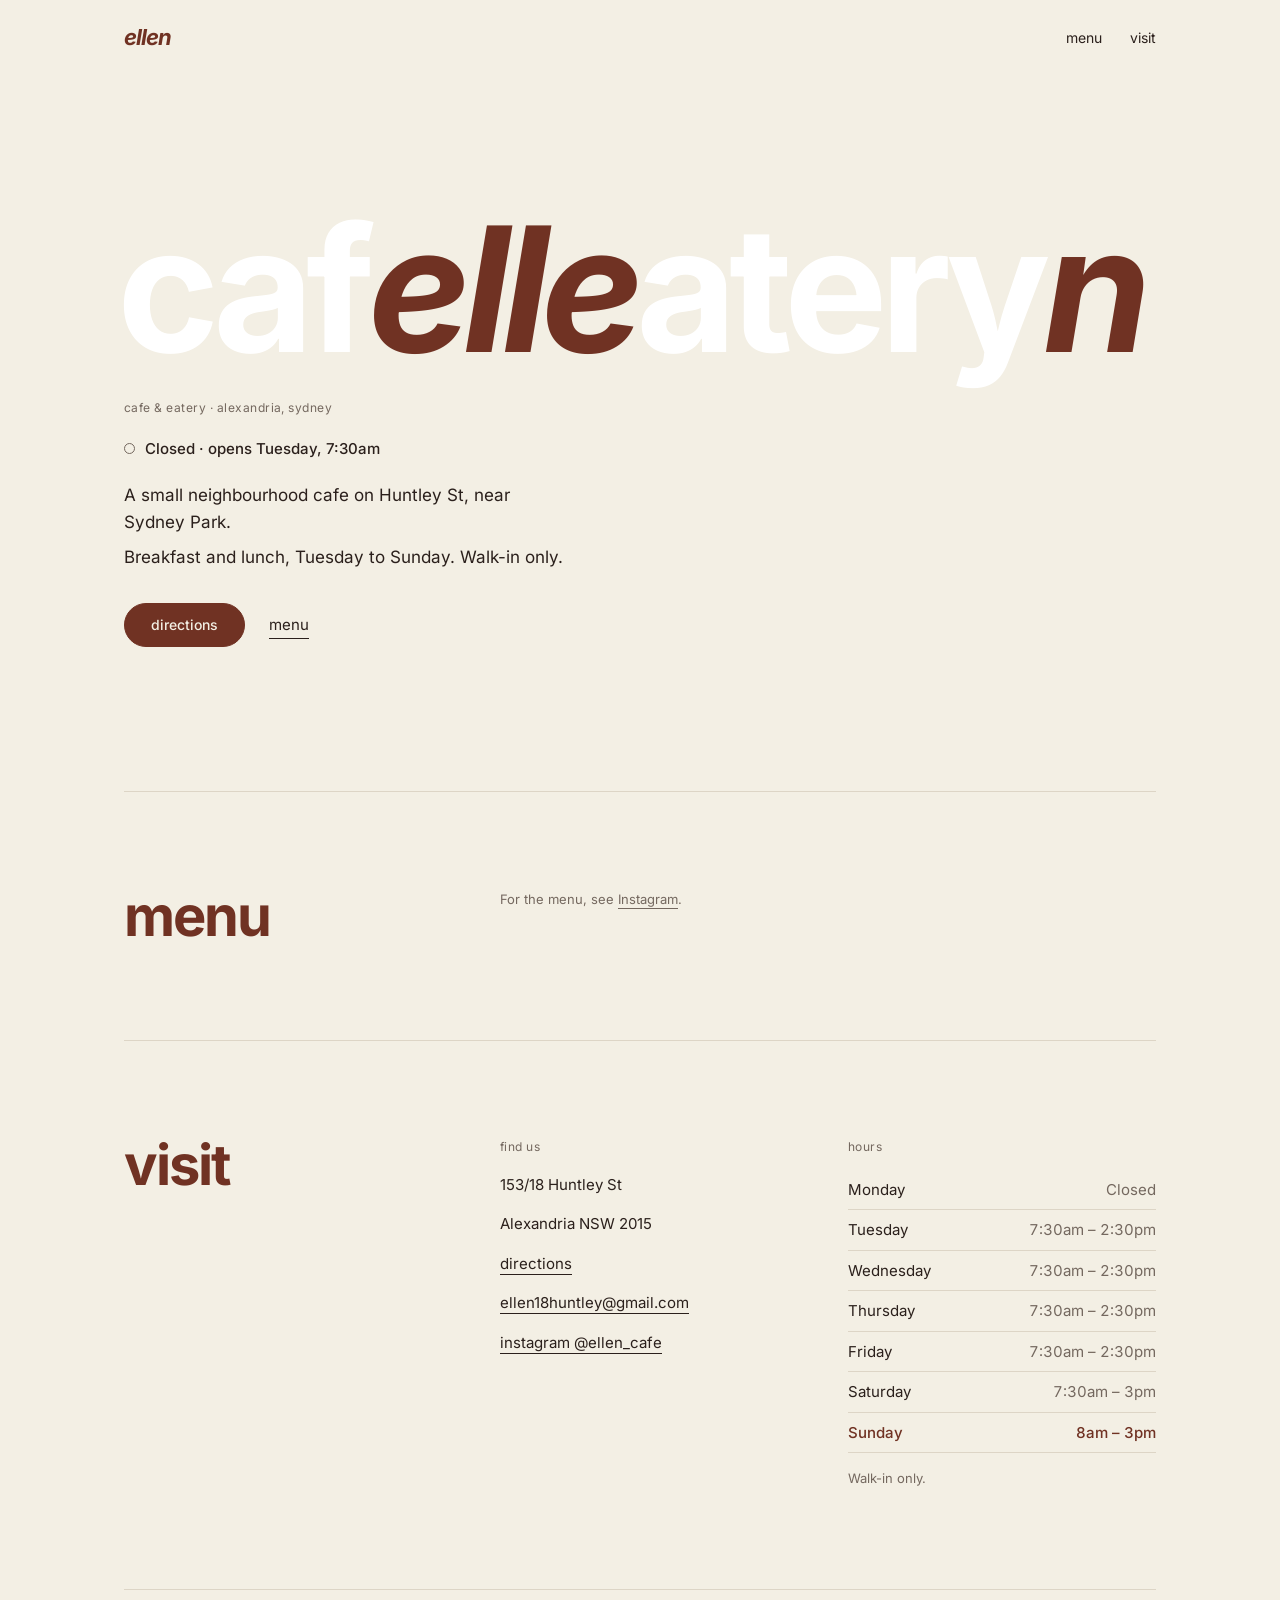
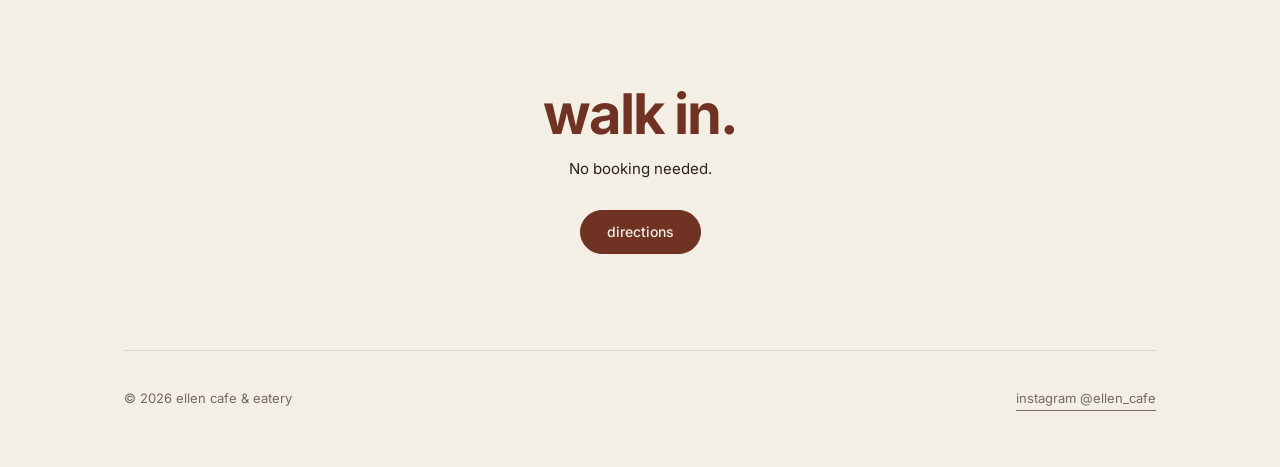
==== commit 3d66e956: "Owner-editable menus: lunch and dinner The owner edits two menus in a new "menu" tab of the owner ar" ====
--- a/index.html
+++ b/index.html
@@ -18,7 +18,7 @@
   <link rel="preconnect" href="https://qgibakqqtmfbbafclnfo.supabase.co" crossorigin>
   <link rel="preload" href="assets/fonts/inter-latin-400-normal.woff2" as="font" type="font/woff2" crossorigin>
   <link rel="preload" href="assets/fonts/inter-latin-700-normal.woff2" as="font" type="font/woff2" crossorigin>
-  <link rel="stylesheet" href="assets/styles.css?v=7">
+  <link rel="stylesheet" href="assets/styles.css?v=8">
   <noscript><style>.status[hidden]{display:none!important}</style></noscript>
 </head>
 <body>
@@ -54,11 +54,29 @@
 
       <section id="menu" aria-labelledby="menu-h">
         <div class="split">
-          <h2 id="menu-h">menu</h2>
+          <div class="menu-head">
+            <h2 id="menu-h">menu</h2>
+            <p data-if="dinner-menu" hidden><a class="link" href="#dinner-menu" data-cafe="dinnerMenuTitle"></a></p>
+          </div>
           <div>
-            <p class="note menu-note" data-cafe="menuNote"></p>
+            <p class="note menu-note" id="menu-note" hidden></p>
             <div class="menu" id="menu-list"></div>
+            <p class="hint" id="menu-wait"></p>
+            <p class="note menu-note" id="menu-none" hidden>For the menu, see <a class="link" id="menu-none-link" href="https://www.instagram.com/ellen_cafe/" target="_blank" rel="noopener">Instagram</a>.</p>
             <noscript><p class="note menu-note">For the menu, see <a class="link" href="https://www.instagram.com/ellen_cafe/">Instagram</a>.</p></noscript>
+          </div>
+        </div>
+      </section>
+
+      <!-- The evening menu: only while dinner dates are listed and it has dishes. Its wording
+           comes from assets/config.js, so the page carries none of it otherwise. -->
+      <section id="dinner-menu" aria-labelledby="dinner-menu-h" data-if="dinner-menu" hidden>
+        <div class="split">
+          <h2 id="dinner-menu-h" data-cafe="dinnerMenuTitle"></h2>
+          <div>
+            <p class="note menu-note" id="dinner-menu-note" hidden></p>
+            <div class="menu" id="dinner-menu-list"></div>
+            <p class="menu-after" data-if="dinner" hidden><a class="link" href="reserve.html">reserve</a></p>
           </div>
         </div>
       </section>
@@ -108,7 +126,7 @@
       <a class="link" id="ig" href="https://www.instagram.com/ellen_cafe/" target="_blank" rel="noopener">instagram @ellen_cafe</a>
     </footer>
   </div>
-  <script src="assets/config.js?v=7"></script>
-  <script src="assets/site.js?v=7"></script>
+  <script src="assets/config.js?v=8"></script>
+  <script src="assets/site.js?v=8"></script>
 </body>
 </html>
--- a/assets/styles.css
+++ b/assets/styles.css
@@ -17,7 +17,8 @@
   --sans: "Inter", "Helvetica Neue", Helvetica, Arial, sans-serif;
 }
 * { box-sizing: border-box; }
-html { scroll-behavior: smooth; }
+/* Smooth scrolling to a section, once the page has everything it loads late (see site.js). */
+html.settled { scroll-behavior: smooth; }
 body {
   margin: 0;
   background: var(--bg);
@@ -104,14 +105,25 @@
 section h2 { font-size: clamp(2.25rem, 5vw, 3.5rem); color: var(--accent); }
 .note { color: var(--muted); font-size: .8125rem; margin: 28px 0 0; }
 
-.menu-note { margin: 0 0 28px; }
+.menu-note { margin: 0 0 28px; overflow-wrap: anywhere; }
+/* What the owner types is free text: one long word must wrap, not widen the page. */
+.split > *, .menu > div { min-width: 0; }
+.menu h3 { overflow-wrap: anywhere; }
+/* "dinner menu", a link to the section below: at the end of the heading's line on a phone,
+   under the heading in the left column on a wide screen. Its coming and going moves nothing. */
+.menu-head { display: flex; align-items: flex-end; justify-content: space-between; gap: 16px; }
+.menu-head p { margin: 0 0 3px; font-size: .875rem; line-height: 1.4; }
+@media (min-width: 721px) { .menu-head { display: block; } .menu-head p { margin: 18px 0 0; } }
+.menu-after { margin: 28px 0 0; }
+#menu-wait { margin: 0; }
 .menu { display: grid; grid-template-columns: repeat(auto-fit, minmax(210px, 1fr)); gap: 40px; }
 .menu h3 { font-size: .9375rem; letter-spacing: -.01em; margin: 0 0 14px; }
 .menu ul { list-style: none; margin: 0; padding: 0; }
 .menu li { padding: 10px 0; border-bottom: 1px solid var(--line); }
 .menu .row { display: flex; justify-content: space-between; gap: 12px; }
-.menu .price { color: var(--muted); font-variant-numeric: tabular-nums; }
-.menu .desc { display: block; color: var(--muted); font-size: .8125rem; line-height: 1.5; margin-top: 2px; }
+.menu .row > span:first-child { min-width: 0; overflow-wrap: anywhere; }
+.menu .price { flex: none; max-width: 50%; text-align: right; overflow-wrap: anywhere; color: var(--muted); font-variant-numeric: tabular-nums; }
+.menu .desc { display: block; color: var(--muted); font-size: .8125rem; line-height: 1.5; margin-top: 2px; overflow-wrap: anywhere; }
 
 .visit { display: grid; grid-template-columns: 1fr 1fr; gap: 40px; }
 .visit p { margin: 0 0 4px; }
@@ -158,6 +170,9 @@
 
 /* reservations page */
 .reserve { padding: 3vh 0 96px; max-width: 640px; min-height: calc(100vh - 80px); min-height: calc(100svh - 80px); }
+.label-row { display: flex; justify-content: space-between; align-items: flex-end; gap: 16px; }
+.label-row p { margin: 0; }
+.label-row p + p { font-size: .875rem; line-height: 1.3; }
 .reserve h1 { font-size: clamp(2.5rem, 8vw, 4.75rem); color: var(--accent); margin: 10px 0 12px; }
 .reserve .lede { margin: 0 0 28px; max-width: 520px; font-size: 1rem; overflow-wrap: anywhere; }
 .unsent { color: var(--error); font-size: .875rem; margin: 0 0 14px; }
@@ -253,4 +268,4 @@
   .status.is-open::before { forced-color-adjust: none; background: CanvasText; border-color: CanvasText; }
   .chip input:checked:focus-visible + span { outline-color: CanvasText; }
 }
-@media (prefers-reduced-motion: reduce) { html { scroll-behavior: auto; } .btn { transition: none; } }
+@media (prefers-reduced-motion: reduce) { html.settled { scroll-behavior: auto; } .btn { transition: none; } }
